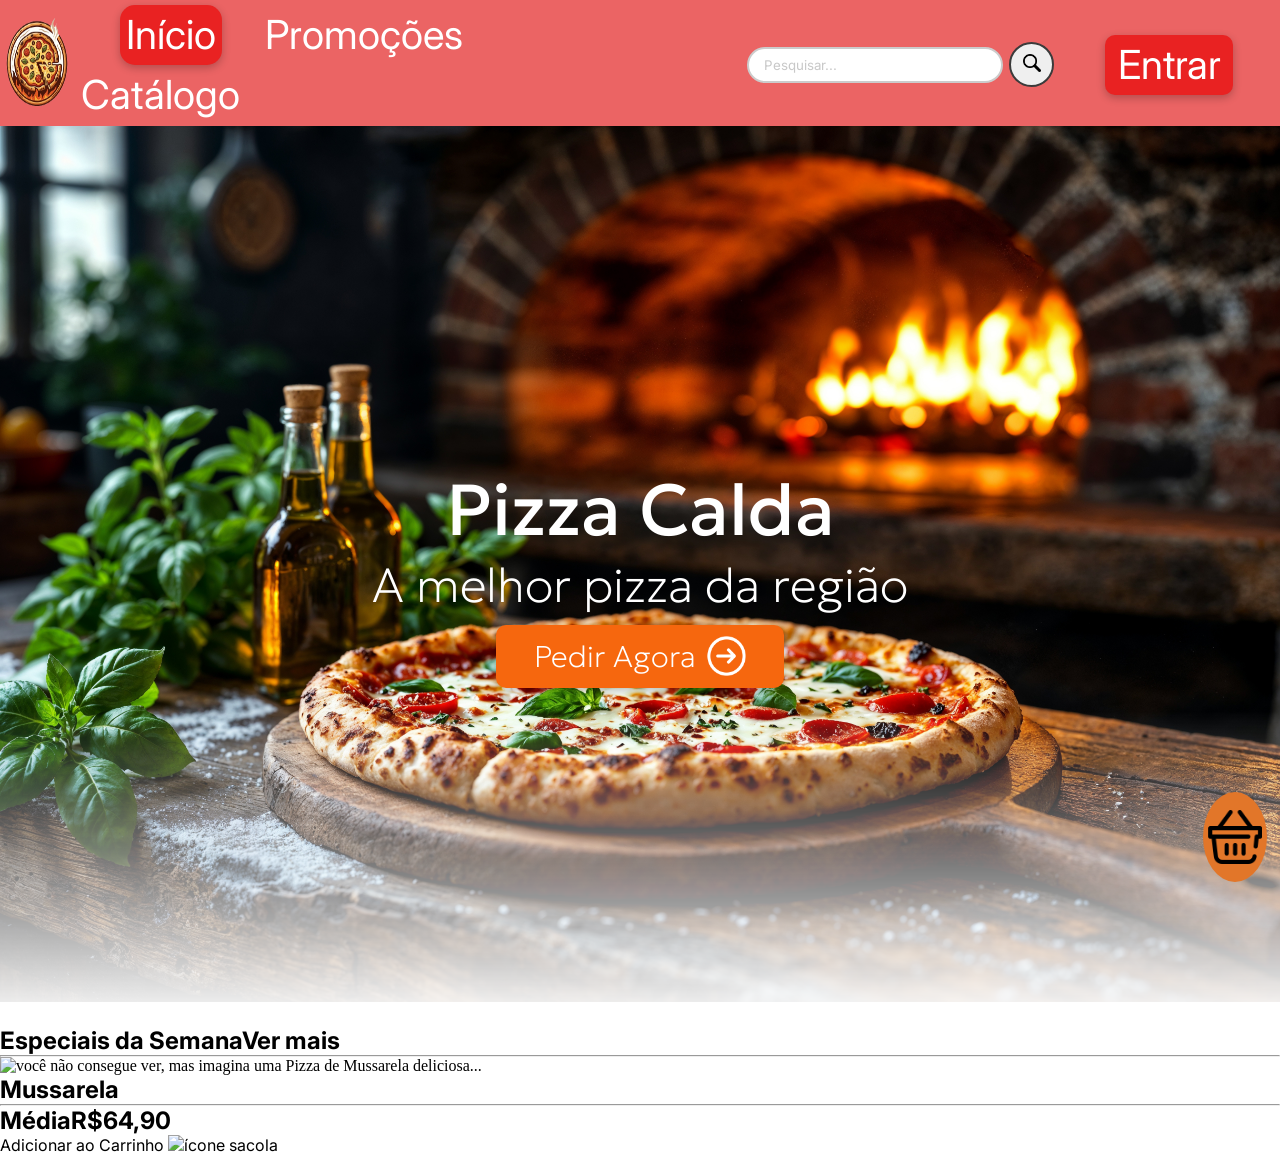
==== index.html @ 29205fd2 "Update index.html atualização do index.html" ====
<!DOCTYPE html>
<html lang="en">

<head>
    <meta charset="UTF-8">
    <meta name="viewport" content="width=device-width, initial-scale=1.0">
    <link rel="stylesheet" href="style.css">
    <link rel="preconnect" href="https://fonts.googleapis.com">
    <link rel="preconnect" href="https://fonts.gstatic.com" crossorigin>
    <link
        href="https://fonts.googleapis.com/css2?family=Geologica:wght,CRSV@100..900,0&family=IM+Fell+DW+Pica:ital@0;1&family=Inter:ital,opsz,wght@0,14..32,100..900;1,14..32,100..900&display=swap"
        rel="stylesheet">
    <title>Pizza Calda</title>
</head>

<body>
    <header>
        <!-- DIV com Logo da Pizza Calda -->
        <div>
            <img src="imgs/LogoPizzaCalda.png" alt="Logo Pizza Calda">
        </div>

        <!-- DIV com os Botões -->
        <div id="botoes">
            <div>
                <a href="" class="font-inter">Início</a>
            </div>
            <div>
                <a href="" class="font-inter">Promoções</a>
            </div>
            <div>
                <a href="" class="font-inter">Catálogo</a>
            </div>
        </div>

        <!-- Search Bar -->
        <div id="SearchBar">
            <input type="search" name="" id="BarraDePesquisa" placeholder="Pesquisar..." class="font-inter">
            <button type="submit" id="Enviar"><img src="imgs/magnifying-glass.png" alt="" id="Lupa"></button>

        </div>

        <!-- Botão de Entrar -->
        <div id="enter">
            <a href="" class="font-inter" id="entrar">Entrar</a>
        </div>

        <!-- Login Box -->
        <div id="loginbox" class="loginbox">
            <form class="font-inter">
                <label for="mail">Usuário</label>
                <input name="mail" id="mail" type="email" placeholder="Seu nome de Usuário">

                <label for="pass">Senha</label>
                <input type="password" id="pass" name="pass" placeholder="Sua senha">

                <input type="submit" value="Entrar" id="submeter">

                <a href="">Esqueci minha senha</a>
                <a href=""><span>Não está registrado?</span> Crie uma conta</a>
            </form>
        </div>

    </header>
    <main id="main1">
        <div id="inside-main">
            <h3 class="font-geologica">Pizza Calda</h3>
            <p class="font-geologica">A melhor pizza da região</p>
            <div id="pedir-agora">
                <a href="" class="font-geologica">
                    Pedir Agora
                    <img src="imgs/arrow.png" alt="help a seta não aparece (Easter Egg)" class="icone">
                </a>
            </div>
        </div>
    </main>
    <section class="especiais_small">
        <h1 class="font-inter">Especiais da Semana<a href="">Ver mais</a></h1>
        <hr>
        <div class="especiais_options">
            <div class="a_opcao">
                <div class="pizza_foto_container">
                    <img src="imgs/PizzaMussarela.png" class="foto_pizza" alt="você não consegue ver, mas imagina uma Pizza de Mussarela deliciosa...">
                </div>
                <h1 class="nome_pizza font-inter">Mussarela</h1>
                <hr class="linha_vermelha_pequena">
                <h1 class="tamanho_e_preco_pizza font-inter">Média<span>R$64,90</span></h1>
                <div class="button_adicionar_carrinho">
                    <a href="" class="font-inter" id="add_carrinho">Adicionar ao Carrinho <img src="imgs/sacola.png" alt="ícone sacola" class="icone"></a>
                </div>
            </div>
            <div class="a_opcao">
                
            </div>
            <div class="a_opcao">
                
            </div>
            <div class="a_opcao">
                
            </div>
            <div class="a_opcao">
                
            </div>
        </div>
    </section>

    

    <a href="#CarrinhoDeCompras">
        <div id="carrinho"></div>
    </a>

    <section id="CarrinhoDeCompras">
        <div>
            <img src="imgs/" alt="">
        </div>

        
    </section>

    <script src="script.js"></script>
</body>

</html>
---- style.css ----
* {
    box-sizing: border-box;
    margin: 0;
    padding: 0;
}

a {
    text-decoration: none;
    color: inherit;
}

.font-inter {
    font-family: "Inter", sans-serif;
}

.font-geologica {
    font-family: "Geologica", sans-serif;
}

.font-im-fell-dw-pica {
    font-family: "IM Fell DW Pica", serif;
}

header {
    position: relative;
    height: 14vh;
    background-color: #EB6464;
    display: grid;
    grid-template-columns: 6vw 40vw 40vw 14vw;
    align-items: center;
    padding: 0.5vh;

    img {
        width: 5vw;
        height: 10vh;
    }

    a {
        color: white;
        font-size: 2.5rem;
    }

    #botoes {
        div {
            display: inline-flex;
            margin-right: 3vw;
            transition: 1s ease-out;
            line-height: 1.5;
            border-radius: 15px;
        }

        div:first-of-type {
            background-color: #E92222;
            margin-right: 3vw;
            margin-left: 3vw;
            padding: 0 0.5vw 0 0.5vw;
            justify-content: center;
            border-radius: 15px;
            box-shadow: rgba(0, 0, 0, 0.24) 0px 3px 8px;
            line-height: 1.5;
        }

        div:hover {
            background-color: #E92222;
            margin-right: 3vw;
            padding: 0 0.5vw 0 0.5vw;
            justify-content: center;
            border-radius: 15px;
            box-shadow: rgba(0, 0, 0, 0.24) 0px 3px 8px;
            transition: 0.5s ease-in;
            line-height: 1.5;
        }
    }


    #SearchBar {
        height: 9vh;
        display: grid;
        align-items: center;
        grid-template-rows: 1;
        grid-template-columns: 20% 60% 20%;
        


        #Lupa{
            height: 2vh;
            width: 2vh;
        }
        #BarraDePesquisa {
            width: 20vw;
            height: 4vh;
            border-radius: 30px;
            border-style: solid;
            grid-column: 2;
            justify-self: right;
            padding: 15px;
            outline: #CCCCCC;
            border-width: 2px;
            border-color: #CCCCCC;
            outline-width: 2px;
        }
        #BarraDePesquisa::placeholder {
            opacity: 0.4;
            
        }


        button {
            width: 5vh;
            height: 5vh;
            border-radius: 100%;
            border-style: solid;
            transition: 1s;
            grid-column: 3;
            margin-left: 0.5vw;
            border-width: 2px;
            border-color: #3b3b3b;
        }

        button:hover {
            background-color: rgb(180, 180, 180);
            transition: 0.5s;
            cursor: pointer;
        }
    }

    #enter {
        display: flex;
        background-color: #E92222;
        width: 10vw;
        justify-content: center;
        border-radius: 10px;
        box-shadow: rgba(0, 0, 0, 0.24) 0px 3px 8px;
        align-items: center;
        gap: 10px;
        line-height: 1.5;
        }
    }

    #down {
        
    }

    #loginbox {
        position: absolute;
        width: 14vw;
        height: 30vh;
        z-index: 2;
        background-color: white;
        right: 1vw;
        transition: 0.5s;
        border-radius: 10px;
        background-color: #EB6464;
        padding: 1vw;
        background-image: 
            linear-gradient(rgba(235, 100, 100, 0.9), rgba(235, 100, 100, 0.9)),
            url('imgs/LogoPizzaCalda.png');
        background-repeat: no-repeat;
        background-size: cover;
        background-position: center;

        label {
            display: block;
            font-size: 1.4em;
            height: 3.5vh;
            color: white;
        }

        input:not([type=submit]) {
            width: 100%;
            height: 2.5vh;
            border-radius: 4px;
            padding: 10px;
            border: none;
            box-shadow: rgba(0, 0, 0, 0.15) 1.95px 1.95px 2.6px;
            outline: none;
        }
        input:focus{
            border: none;
        }

        input[type=submit]{
            margin-top: 2vh;
            cursor: pointer;
            display: flex;
            background-color: #E82323;
            border-radius: 10px;
            width: 100%;
            height: 3vh;
            border: none;
            color: white;
            font-size: 1.25em;
            box-shadow: rgba(0, 0, 0, 0.15) 1.95px 1.95px 2.6px;
            
        }
        input[type=submit]:hover{
            background-color: #cc1c1c;
        }

        a{
            font-size: 0.8em;
            text-align: center;
            display: block;
            margin-top: 2%;
        }
        a:hover {
            color: rgb(216, 216, 216);
        }

        span{
            color: rgb(233, 233, 233);
        }
    }

    .loginbox { top: -800vw;}

.descer {
    top: 16vh;
}


.banner {
    width: 100%;
    margin: 0;
    padding: 0;
    -webkit-mask-image: linear-gradient(to bottom, black 65%, transparent 100%);
    mask-image: linear-gradient(to bottom, black 65%, transparent 100%);
}

#inside-main {
    color: white;
    text-align: center;

    h3 {
        font-size: 72px;
        font-weight: 400;
    }

    p {
        font-size: 48px;
        font-weight: 100;
    }

    #pedir-agora {
        display: flex;
        background-color: #F6670E;
        width: 32vh;
        justify-content: center;
        border-radius: 10px;
        box-shadow: rgba(0, 0, 0, 0.24) 0px 3px 8px;
        margin-inline: auto;
        height: 7vh;
        text-align: center;
        margin-top: 10px;
        
        a {
            font-size: 30px;
            margin: auto;
            display: flex;
            align-items: center;
            gap: 10px;
            font-weight: 100;
        }

    }
    .icone {
        width: 40px;
        margin: auto;
        text-align: center;
        height: 40px;
        transition: width 2s ease-in-out; /* preciso de ajuda para animar a seta para mover para frente ao passar o mouse. transição atual é um placeholder */
    }

    .icone:hover {
        transition: width 2s ease-in-out; /* preciso de ajuda para animar a seta para mover para frente ao passar o mouse. transição atual é um placeholder */
        width: 100px;
        
    }
}

#main1 {
    display: flex;
    justify-content: center;
    align-items: center;
    background-image: url("imgs/FornoALenha.jpg");
    background-size: 100%;
    background-repeat: no-repeat;
    -webkit-mask-image: linear-gradient(to bottom, black 65%, transparent 100%);
    mask-image: linear-gradient(to bottom, black 65%, transparent 100%);
    height: 100vh;
}   

input[type="text"]:focus {
    outline: none;
}

#carrinho{
    position: fixed;
    background-color: #e27629;
    height: 10vh;
    width: 5vw;
    right: 1vw;
    bottom: 2vh;
    border-radius: 100%;
    background-image: url(imgs/shopping-cart.png);
    background-repeat: no-repeat;   
    background-size: 6vh;
    background-position: center;   
    transition: 0.3s    ease-out;
}
#carrinho:hover{
    height: 12vh;
    width: 6vw;
    transition: 0.2s ease;
    background-size: 8vh;
    cursor: pointer;
}
#CarrinhoDeCompras{
background-color: #fbcaca;
height: 100vh;
width: 15vw;
position: fixed;
right: -15vw;
bottom: 0;
z-index: 100;

}

#CarrinhoDeCompras:target{
    right: 0;
    transition: 0.5s;
}
:u
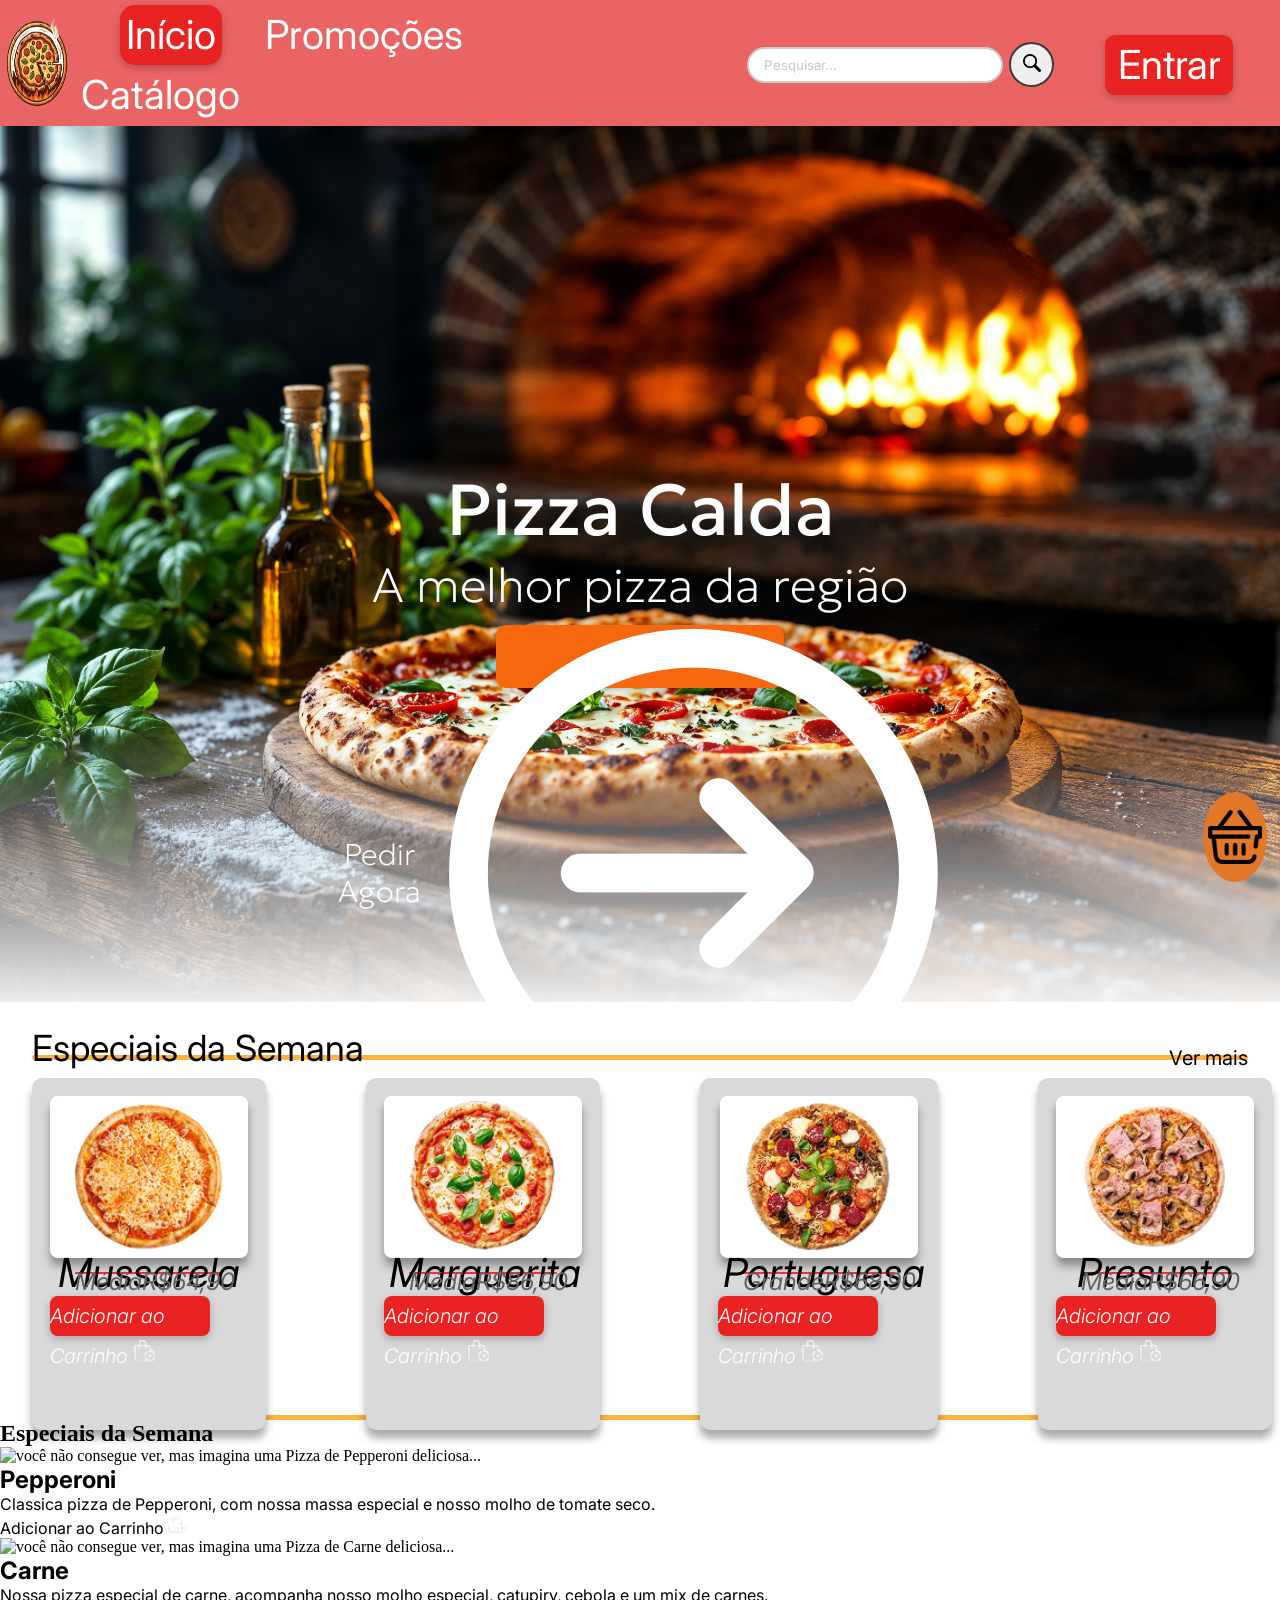
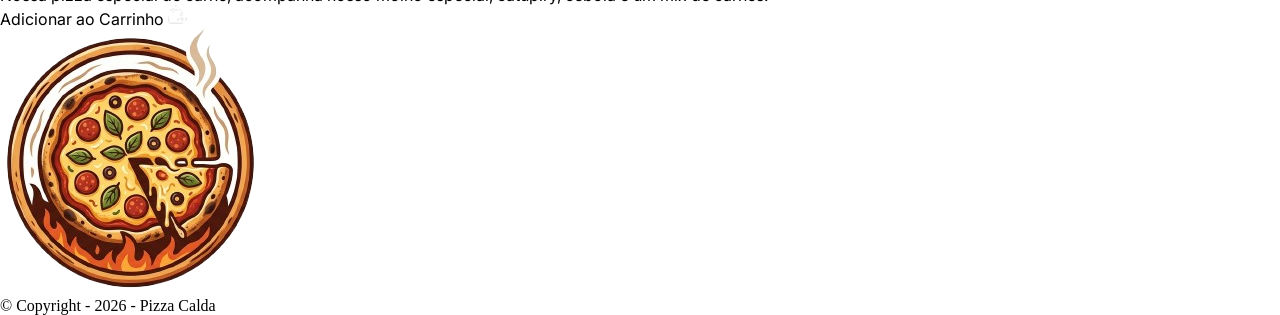
==== commit f0a39025: "Atualização do index.html ta, a gente fez muita coisa hoje, e aqui está!" ====
--- a/index.html
+++ b/index.html
@@ -10,6 +10,11 @@
     <link
         href="https://fonts.googleapis.com/css2?family=Geologica:wght,CRSV@100..900,0&family=IM+Fell+DW+Pica:ital@0;1&family=Inter:ital,opsz,wght@0,14..32,100..900;1,14..32,100..900&display=swap"
         rel="stylesheet">
+    <link rel="preconnect" href="https://fonts.googleapis.com">
+    <link rel="preconnect" href="https://fonts.gstatic.com" crossorigin>
+    <link
+        href="https://fonts.googleapis.com/css2?family=Inter:ital,opsz,wght@0,14..32,100..900;1,14..32,100..900&display=swap"
+        rel="stylesheet">
     <title>Pizza Calda</title>
 </head>
 
@@ -48,8 +53,8 @@
         <!-- Login Box -->
         <div id="loginbox" class="loginbox">
             <form class="font-inter">
-                <label for="mail">Usuário</label>
-                <input name="mail" id="mail" type="email" placeholder="Seu nome de Usuário">
+                <label for="mail">Email</label>
+                <input name="mail" id="mail" type="email" placeholder="Seu email">
 
                 <label for="pass">Senha</label>
                 <input type="password" id="pass" name="pass" placeholder="Sua senha">
@@ -57,7 +62,34 @@
                 <input type="submit" value="Entrar" id="submeter">
 
                 <a href="">Esqueci minha senha</a>
-                <a href=""><span>Não está registrado?</span> Crie uma conta</a>
+                <a id="reg" href=""><span>Não está registrado?</span> Crie uma conta</a>
+            </form>
+        </div>
+
+        <!-- Register Box -->
+        <div id="register" class="register">
+            <form class="font-inter">
+                <label for="mail">Email</label>
+                <input name="mail" id="mail" type="email" placeholder="Seu email">
+
+                <label for="pass">Senha</label>
+                <input type="password" id="pass" name="pass" placeholder="Sua senha">
+
+                <label for="cpf">CPF</label>
+                <input name="cpf" id="cpf" type="text" placeholder="Seu CPF" oninput="maskCpf()">
+
+                <label for="tel">Telefone</label>
+                <input name="tel" id="tel" type="tel" placeholder="Seu telefone" oninput="maskTel()">
+
+                <label for="end">Endereço</label>
+                <input name="end" id="end" type="text" placeholder="Seu endereço">
+
+                <label for="cep">Cep</label>
+                <input name="cep" id="cep" type="text" placeholder="Seu CEP" oninput="maskCep()">
+
+                <input type="submit" value="Entrar" id="submeter">
+
+                <a id="login" href=""><span>Já possui conta?</span> Logar</a>
             </form>
         </div>
 
@@ -69,7 +101,7 @@
             <div id="pedir-agora">
                 <a href="" class="font-geologica">
                     Pedir Agora
-                    <img src="imgs/arrow.png" alt="help a seta não aparece (Easter Egg)" class="icone">
+                    <img src="imgs/arrow.png" alt="help a seta não aparece (Easter Egg)" class="icone_two">
                 </a>
             </div>
         </div>
@@ -80,42 +112,127 @@
         <div class="especiais_options">
             <div class="a_opcao">
                 <div class="pizza_foto_container">
-                    <img src="imgs/PizzaMussarela.png" class="foto_pizza" alt="você não consegue ver, mas imagina uma Pizza de Mussarela deliciosa...">
+                    <img src="imgs/PizzaMussarela.png" class="foto_pizza"
+                        alt="você não consegue ver, mas imagina uma Pizza de Mussarela deliciosa...">
                 </div>
                 <h1 class="nome_pizza font-inter">Mussarela</h1>
                 <hr class="linha_vermelha_pequena">
                 <h1 class="tamanho_e_preco_pizza font-inter">Média<span>R$64,90</span></h1>
                 <div class="button_adicionar_carrinho">
-                    <a href="" class="font-inter" id="add_carrinho">Adicionar ao Carrinho <img src="imgs/sacola.png" alt="ícone sacola" class="icone"></a>
-                </div>
-            </div>
-            <div class="a_opcao">
-                
-            </div>
-            <div class="a_opcao">
-                
-            </div>
-            <div class="a_opcao">
-                
-            </div>
-            <div class="a_opcao">
-                
-            </div>
-        </div>
-    </section>
-
-    
+                    <a onclick="adicionarProduto('Mussarela', 64.90, 'imgs/PizzaMussarela.png')" href=""
+                        class="font-inter" id="add_carrinho">Adicionar ao Carrinho <img src="imgs/sacola.png"
+                            alt="ícone sacola" class="icone"></a>
+                </div>
+            </div>
+            <div class="a_opcao">
+                <div class="pizza_foto_container">
+                    <img src="imgs/PizzaMarguerita.png" class="foto_pizza"
+                        alt="você não consegue ver, mas imagina uma Pizza de Marguerita deliciosa...">
+                </div>
+                <h1 class="nome_pizza font-inter">Marguerita</h1>
+                <hr class="linha_vermelha_pequena">
+                <h1 class="tamanho_e_preco_pizza font-inter">Média<span>R$86,90</span></h1>
+                <div class="button_adicionar_carrinho">
+                    <a onclick="adicionarProduto('Marguerita', 86.90, 'imgs/PizzaMarguerita.png')" href="" class="font-inter" id="add_carrinho">Adicionar ao Carrinho <img src="imgs/sacola.png"
+                            alt="ícone sacola" class="icone"></a>
+                </div>
+            </div>
+            <div class="a_opcao">
+                <div class="pizza_foto_container">
+                    <img src="imgs/PizzaPortuguesa.png" class="foto_pizza"
+                        alt="você não consegue ver, mas imagina uma Pizza de Portuguesa deliciosa...">
+                </div>
+                <h1 class="nome_pizza font-inter">Portuguesa</h1>
+                <hr class="linha_vermelha_pequena">
+                <h1 class="tamanho_e_preco_pizza font-inter">Grande<span>R$68,90</span></h1>
+                <div class="button_adicionar_carrinho">
+                    <a onclick="adicionarProduto('Portuguesa', 68.90, 'imgs/PizzaPortuguesa.png')" href="" class="font-inter" id="add_carrinho">Adicionar ao Carrinho <img src="imgs/sacola.png"
+                            alt="ícone sacola" class="icone"></a>
+                </div>
+            </div>
+            <div class="a_opcao">
+                <div class="pizza_foto_container">
+                    <img src="imgs/PizzaPresunto.png" class="foto_pizza"
+                        alt="você não consegue ver, mas imagina uma Pizza de Presunto deliciosa...">
+                </div>
+                <h1 class="nome_pizza font-inter">Presunto</h1>
+                <hr class="linha_vermelha_pequena">
+                <h1 class="tamanho_e_preco_pizza font-inter">Média<span>R$66,90</span></h1>
+                <div class="button_adicionar_carrinho">
+                    <a onclick="adicionarProduto('Presunto', 66.90, 'imgs/PizzaPresunto.png')" href="" class="font-inter" id="add_carrinho">Adicionar ao Carrinho <img src="imgs/sacola.png"
+                            alt="ícone sacola" class="icone"></a>
+                </div>
+            </div>
+            <div class="a_opcao">
+                <div class="pizza_foto_container">
+                    <img src="imgs/PizzaFrango.png" class="foto_pizza"
+                        alt="você não consegue ver, mas imagina uma Pizza de Frango deliciosa...">
+                </div>
+                <h1 class="nome_pizza font-inter">Frango</h1>
+                <hr class="linha_vermelha_pequena">
+                <h1 class="tamanho_e_preco_pizza font-inter">Média<span>R$45,90</span></h1>
+                <div class="button_adicionar_carrinho">
+                    <a onclick="adicionarProduto('Frango', 45.90, 'imgs/PizzaFrango.png')" href="" class="font-inter" id="add_carrinho">Adicionar ao Carrinho <img src="imgs/sacola.png"
+                            alt="ícone sacola" class="icone"></a>
+                </div>
+            </div>
+        </div>
+        <hr id="linha_baixo">
+    </section>
+    <section id="especiais_da_semana">
+        <h1 class="font-im-fell-dw-pica center_screen">Especiais da Semana <!-- do 𝓛𝓾𝓼𝓽𝓸𝓼𝓲𝓷𝓲 --></h1>
+        <div class="especiais_do_lustosini">
+            <div class="option_lustosini">
+                <div class="pizza_foto_container">
+                    <img src="imgs/PizzaPepperoni.png" class="foto_pizza"
+                        alt="você não consegue ver, mas imagina uma Pizza de Pepperoni deliciosa...">
+                </div>
+                <div class="thing_idk_name">
+                    <h1 class="nome_pizza font-inter">Pepperoni</h1>
+                    <p class="descricao_pizza font-inter">Classica pizza de Pepperoni, com nossa massa especial e nosso
+                        molho de tomate seco.</p>
+                    <div class="button_adicionar_carrinho">
+                        <a href="" class="font-inter" id="add_carrinho">Adicionar ao Carrinho <img src="imgs/sacola.png"
+                                alt="ícone sacola" class="icone"></a>
+                    </div>
+                </div>
+            </div>
+            <div class="option_lustosini">
+                <div class="pizza_foto_container">
+                    <img src="imgs/PizzaCarne.png" class="foto_pizza"
+                        alt="você não consegue ver, mas imagina uma Pizza de Carne deliciosa...">
+                </div>
+                <div class="thing_idk_name">
+                    <h1 class="nome_pizza font-inter">Carne</h1>
+                    <p class="descricao_pizza font-inter">Nossa pizza especial de carne, acompanha nosso molho especial, catupiry, cebola e um mix de carnes.</p>
+                    <div class="button_adicionar_carrinho">
+                        <a href="" class="font-inter" id="add_carrinho">Adicionar ao Carrinho <img src="imgs/sacola.png"
+                                alt="ícone sacola" class="icone"></a>
+                    </div>
+                </div>
+            </div>
+        </div>
+    </section>
+    <footer>
+        <img src="imgs/LogoPizzaCalda.png" id="logo_footer">
+        <p id="copyright" class="font-im-fell-dw-pica">© Copyright - 2026 - Pizza Calda</p>
+    </footer>
 
     <a href="#CarrinhoDeCompras">
         <div id="carrinho"></div>
     </a>
 
     <section id="CarrinhoDeCompras">
-        <div>
-            <img src="imgs/" alt="">
-        </div>
-
-        
+        <a href="#nowhere">
+            <img src="imgs/close.png" alt="" id="Fechar"></a>
+        <p id="seila">Meu Carrinho</p>
+        <div id="carCom">
+
+        </div>
+        <p id="total"></p>
+    </section>
+
+
     </section>
 
     <script src="script.js"></script>
--- a/style.css
+++ b/style.css
@@ -135,10 +135,6 @@
         gap: 10px;
         line-height: 1.5;
         }
-    }
-
-    #down {
-        
     }
 
     #loginbox {
@@ -330,5 +326,106 @@
     right: 0;
     transition: 0.5s;
 }
-:u
-
+
+.especiais_small {
+    h1 {
+        font-weight: 400;
+        display: flex;
+        justify-content: space-between;
+        align-items: center;
+        width: 95%;
+        margin-left: 2.5%;
+        font-size: 36px;
+    }
+    hr {
+        width: 95%;
+        margin: auto;
+        height: 5px;
+        color: #FEB33C;
+        background-color: #FEB33C;
+        border-radius: 5px;
+        border-style: none;
+        margin-top: -15px;
+    }
+    a {
+        font-size: 20px;
+        margin-top: 20px;
+    }
+    .especiais_options {
+        padding-top: 2vh;
+        width: 95%;
+        margin: auto;
+        display: grid;
+        grid-template-columns: repeat(5, 1fr);
+        grid-template-rows: 352px;
+        grid-column-gap: 100px;
+        grid-row-gap: 0px;
+    }
+
+    .a_opcao {
+        background-color: #D9D9D9;
+        border-radius: 10px;
+        padding:2vh;
+        box-shadow: rgba(0, 0, 0, 0.35) 0px 8px 8px;
+    }
+
+    .pizza_foto_container {
+        width: 22vh;
+        background-color: white;
+        margin: auto;
+        display: flex;
+        justify-content: center;
+        height: 18vh;
+        border-radius: 8px;
+        box-shadow: rgba(0, 0, 0, 0.35) 0px 8px 8px;
+        .foto_pizza {
+            margin: 5px;
+        }
+    }
+    .nome_pizza {
+        font-style: italic;
+        font-size: 40px;
+        text-align: center;
+        display: inline-block;
+        margin-top: -10px;
+    }
+    .linha_vermelha_pequena {
+        width: 75%;
+        margin: auto;
+        height: 2px;
+        color: #FF2A2A;
+        background-color: #FF2A2A;
+        border-radius: 2px;
+        border-style: none;
+        margin-top: -25px;
+    }
+    .tamanho_e_preco_pizza {
+        font-style: italic;
+        font-size: 24px; 
+        color: #636363;
+        width: 75%;
+        margin: auto;
+        margin-top: -7px;
+    }
+    .button_adicionar_carrinho {
+        display: flex;
+        background-color: #E92222;
+        color: white;
+        font-style: italic;
+        font-weight: 300;
+        width: 12.5vw;
+        justify-content: center;
+        border-radius: 8px;
+        box-shadow: rgba(0, 0, 0, 0.24) 0px 3px 8px;
+        align-items: center;
+        gap: 10px;
+        line-height: 2;
+        a {
+            margin: auto;
+            height: 40px;
+            img {
+                height: 24px;
+            }
+        }
+    }
+}
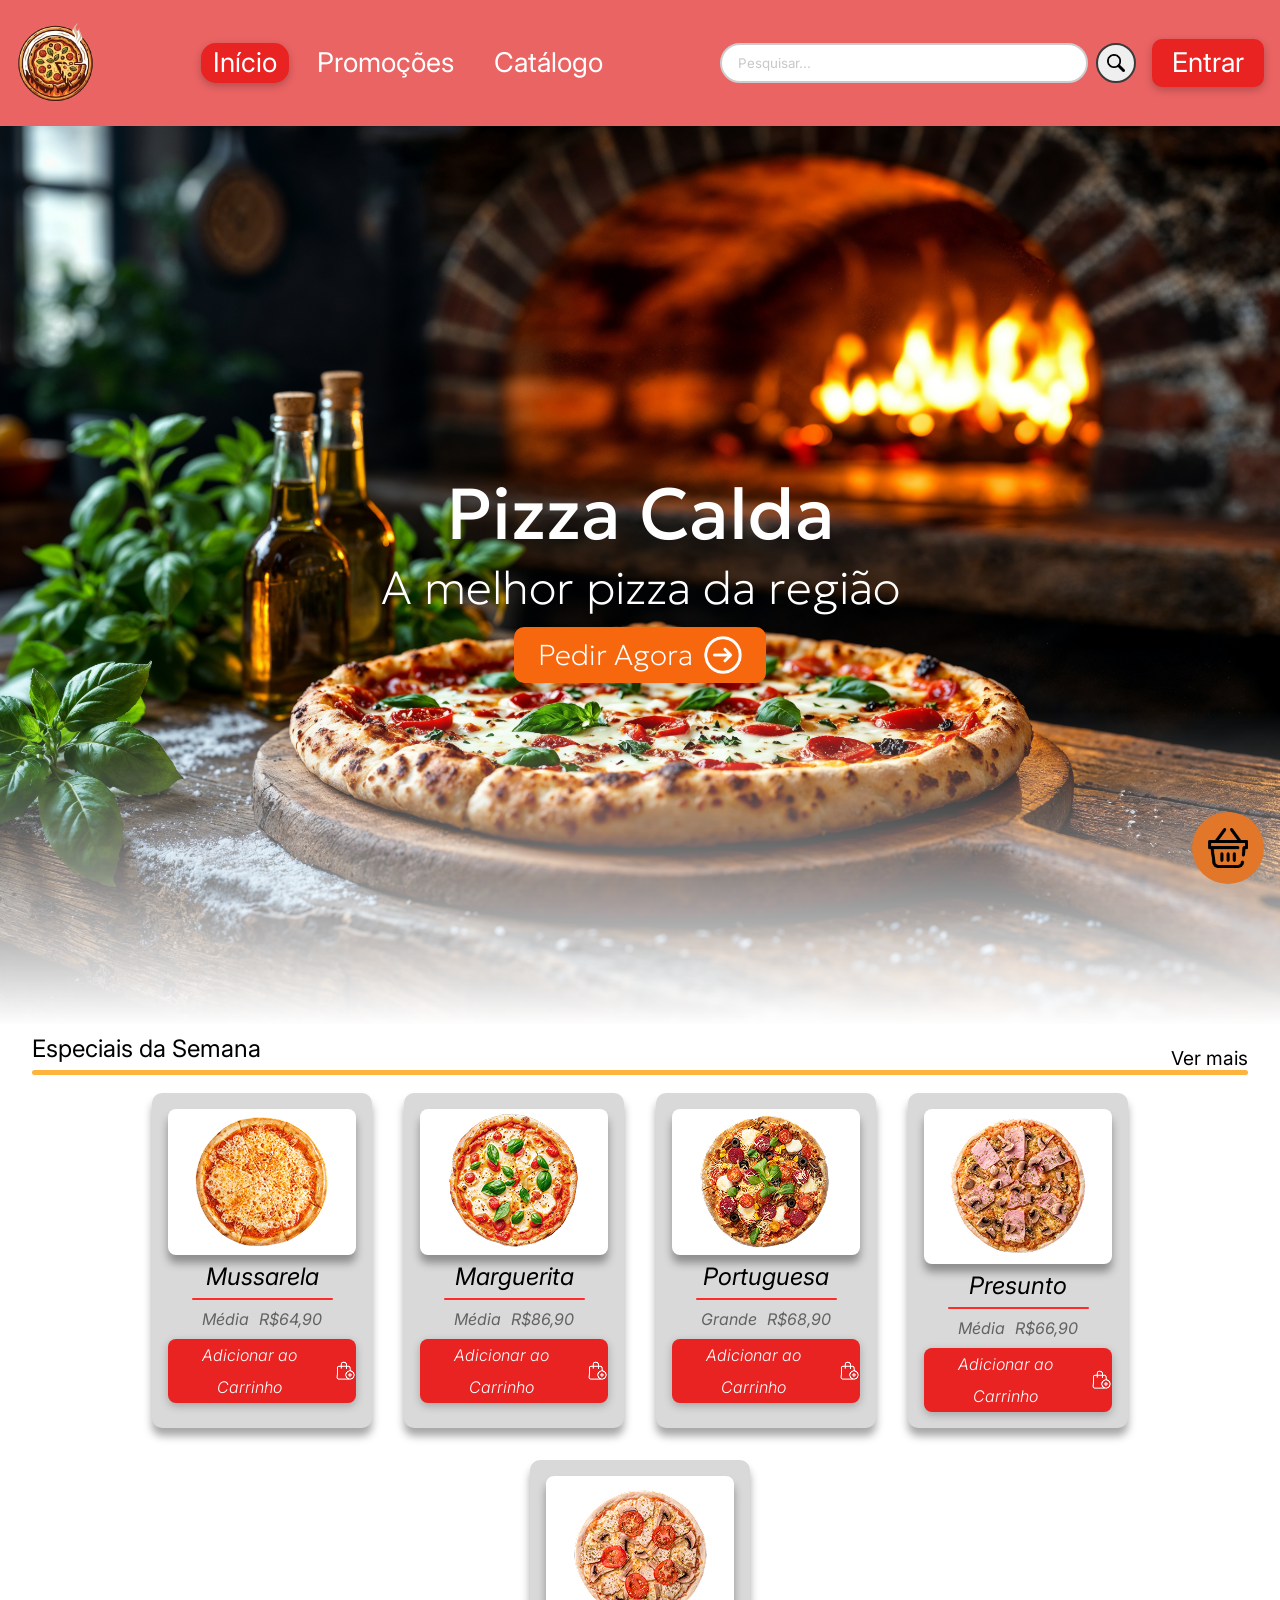
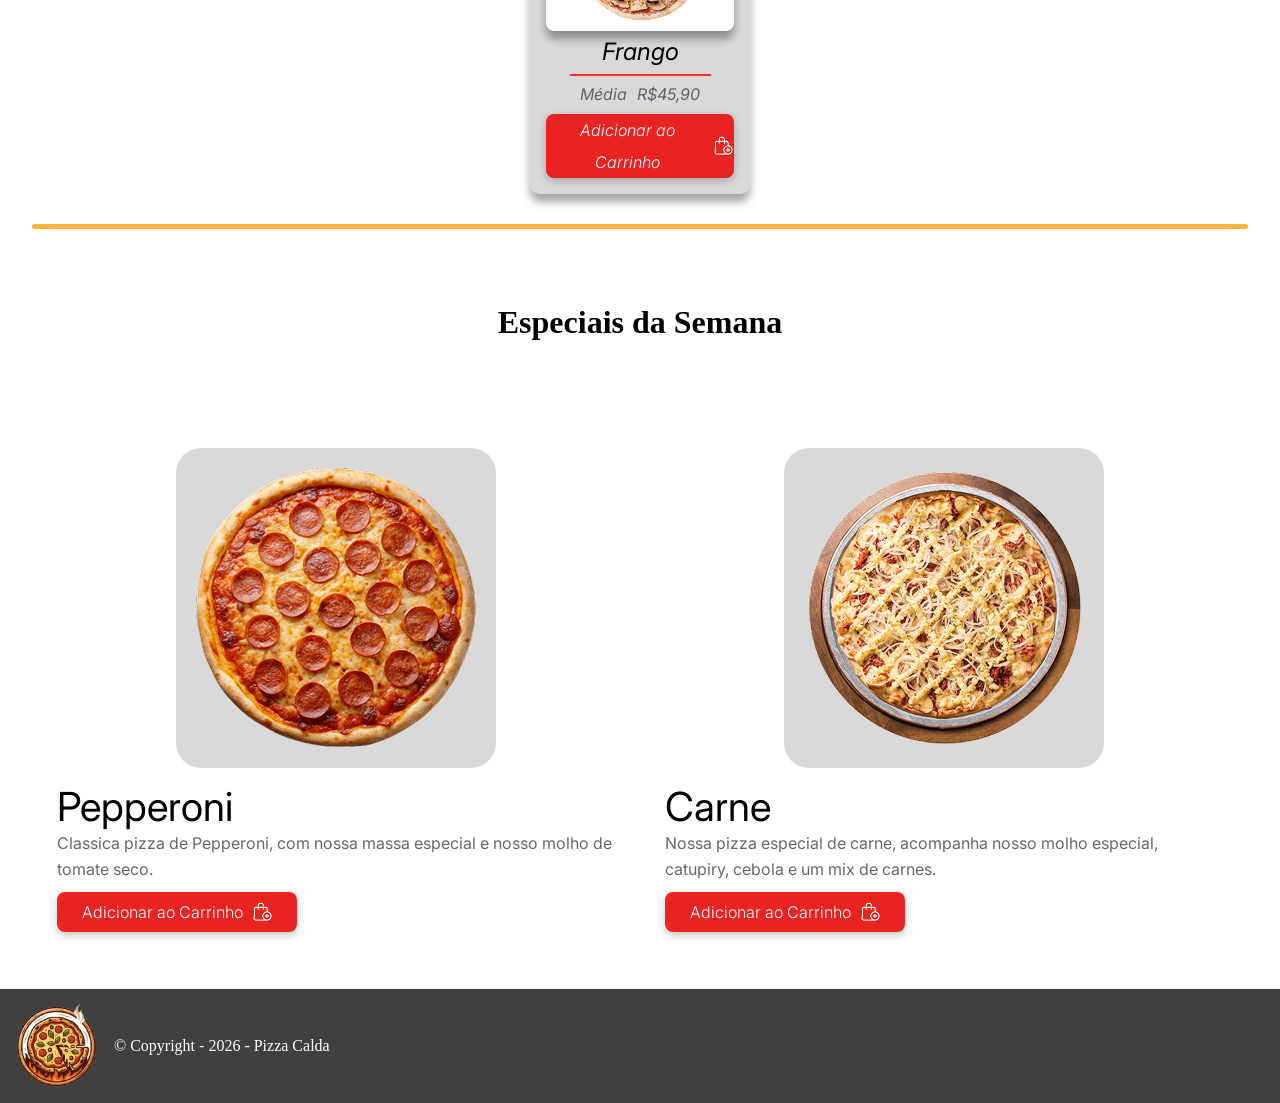
==== commit 59dfd9d9: "Add files via upload" ====
--- a/index.html
+++ b/index.html
@@ -31,7 +31,7 @@
                 <a href="" class="font-inter">Início</a>
             </div>
             <div>
-                <a href="" class="font-inter">Promoções</a>
+                <a href="#especiais_da_semana" class="font-inter">Promoções</a>
             </div>
             <div>
                 <a href="" class="font-inter">Catálogo</a>
@@ -52,46 +52,54 @@
 
         <!-- Login Box -->
         <div id="loginbox" class="loginbox">
-            <form class="font-inter">
-                <label for="mail">Email</label>
-                <input name="mail" id="mail" type="email" placeholder="Seu email">
-
-                <label for="pass">Senha</label>
-                <input type="password" id="pass" name="pass" placeholder="Sua senha">
-
-                <input type="submit" value="Entrar" id="submeter">
-
+            <form class="font-inter" id="loginForm">
+        
+                <label for="loginMail">Email</label>
+                <input name="mail" id="loginMail" type="email" placeholder="Seu email" required>
+        
+                <label for="loginPass">Senha</label>
+                <input type="password" id="loginPass" name="pass" placeholder="Sua senha" required>
+        
+                <input type="submit" value="Entrar" id="loginSubmit">
+        
                 <a href="">Esqueci minha senha</a>
-                <a id="reg" href=""><span>Não está registrado?</span> Crie uma conta</a>
+        
+                <a id="reg" href="">
+                    <span>Não está registrado?</span> Crie uma conta
+                </a>
+        
             </form>
         </div>
 
         <!-- Register Box -->
         <div id="register" class="register">
-            <form class="font-inter">
-                <label for="mail">Email</label>
-                <input name="mail" id="mail" type="email" placeholder="Seu email">
-
-                <label for="pass">Senha</label>
-                <input type="password" id="pass" name="pass" placeholder="Sua senha">
-
+            <form class="font-inter" id="registerForm">
+                <label for="registerMail">Email</label>
+                <input name="mail" id="registerMail" type="email" placeholder="Seu email" required>
+        
+                <label for="registerPass">Senha</label>
+                <input type="password" id="registerPass" name="pass" placeholder="Sua senha" required>
+        
                 <label for="cpf">CPF</label>
-                <input name="cpf" id="cpf" type="text" placeholder="Seu CPF" oninput="maskCpf()">
-
+                <input name="cpf" id="cpf" type="text" placeholder="Seu CPF" oninput="maskCpf()" required>
+        
                 <label for="tel">Telefone</label>
-                <input name="tel" id="tel" type="tel" placeholder="Seu telefone" oninput="maskTel()">
-
+                <input name="tel" id="tel" type="tel" placeholder="Seu telefone" oninput="maskTel()" required >
+         
                 <label for="end">Endereço</label>
-                <input name="end" id="end" type="text" placeholder="Seu endereço">
-
+                <input name="end" id="end" type="text" placeholder="Seu endereço" required>
+        
                 <label for="cep">Cep</label>
-                <input name="cep" id="cep" type="text" placeholder="Seu CEP" oninput="maskCep()">
-
-                <input type="submit" value="Entrar" id="submeter">
-
-                <a id="login" href=""><span>Já possui conta?</span> Logar</a>
+                <input name="cep" id="cep" type="text" placeholder="Seu CEP" oninput="maskCep()" required>
+        
+                <input type="submit" value="Cadastrar" id="registerSubmit">
+        
+                <a id="login" href="">
+                    <span>Já possui conta?</span> Logar
+                </a>
             </form>
         </div>
+        
 
     </header>
     <main id="main1">
@@ -99,14 +107,14 @@
             <h3 class="font-geologica">Pizza Calda</h3>
             <p class="font-geologica">A melhor pizza da região</p>
             <div id="pedir-agora">
-                <a href="" class="font-geologica">
+                <a href="#especial1" class="font-geologica">
                     Pedir Agora
                     <img src="imgs/arrow.png" alt="help a seta não aparece (Easter Egg)" class="icone_two">
                 </a>
             </div>
         </div>
     </main>
-    <section class="especiais_small">
+    <section class="especiais_small" id="especial1">
         <h1 class="font-inter">Especiais da Semana<a href="">Ver mais</a></h1>
         <hr>
         <div class="especiais_options">
@@ -119,8 +127,8 @@
                 <hr class="linha_vermelha_pequena">
                 <h1 class="tamanho_e_preco_pizza font-inter">Média<span>R$64,90</span></h1>
                 <div class="button_adicionar_carrinho">
-                    <a onclick="adicionarProduto('Mussarela', 64.90, 'imgs/PizzaMussarela.png')" href=""
-                        class="font-inter" id="add_carrinho">Adicionar ao Carrinho <img src="imgs/sacola.png"
+                    <a onclick="adicionarProduto('Mussarela', 64.90, 'imgs/PizzaMussarela.png', 1, `Médio`)"
+                        href="" class="font-inter" id="add_carrinho">Adicionar ao Carrinho <img src="imgs/sacola.png"
                             alt="ícone sacola" class="icone"></a>
                 </div>
             </div>
@@ -133,7 +141,8 @@
                 <hr class="linha_vermelha_pequena">
                 <h1 class="tamanho_e_preco_pizza font-inter">Média<span>R$86,90</span></h1>
                 <div class="button_adicionar_carrinho">
-                    <a onclick="adicionarProduto('Marguerita', 86.90, 'imgs/PizzaMarguerita.png')" href="" class="font-inter" id="add_carrinho">Adicionar ao Carrinho <img src="imgs/sacola.png"
+                    <a onclick="adicionarProduto('Marguerita', 86.90, 'imgs/PizzaMarguerita.png', 2, `Médio`)"
+                        href="" class="font-inter" id="add_carrinho">Adicionar ao Carrinho <img src="imgs/sacola.png"
                             alt="ícone sacola" class="icone"></a>
                 </div>
             </div>
@@ -146,7 +155,8 @@
                 <hr class="linha_vermelha_pequena">
                 <h1 class="tamanho_e_preco_pizza font-inter">Grande<span>R$68,90</span></h1>
                 <div class="button_adicionar_carrinho">
-                    <a onclick="adicionarProduto('Portuguesa', 68.90, 'imgs/PizzaPortuguesa.png')" href="" class="font-inter" id="add_carrinho">Adicionar ao Carrinho <img src="imgs/sacola.png"
+                    <a onclick="adicionarProduto('Portuguesa', 68.90, 'imgs/PizzaPortuguesa.png', 3, `Grande`)"
+                        href="" class="font-inter" id="add_carrinho">Adicionar ao Carrinho <img src="imgs/sacola.png"
                             alt="ícone sacola" class="icone"></a>
                 </div>
             </div>
@@ -159,7 +169,8 @@
                 <hr class="linha_vermelha_pequena">
                 <h1 class="tamanho_e_preco_pizza font-inter">Média<span>R$66,90</span></h1>
                 <div class="button_adicionar_carrinho">
-                    <a onclick="adicionarProduto('Presunto', 66.90, 'imgs/PizzaPresunto.png')" href="" class="font-inter" id="add_carrinho">Adicionar ao Carrinho <img src="imgs/sacola.png"
+                    <a onclick="adicionarProduto('Presunto', 66.90, 'imgs/PizzaPresunto.png', 4, `Médio`)"
+                        href="" class="font-inter" id="add_carrinho">Adicionar ao Carrinho <img src="imgs/sacola.png"
                             alt="ícone sacola" class="icone"></a>
                 </div>
             </div>
@@ -172,7 +183,8 @@
                 <hr class="linha_vermelha_pequena">
                 <h1 class="tamanho_e_preco_pizza font-inter">Média<span>R$45,90</span></h1>
                 <div class="button_adicionar_carrinho">
-                    <a onclick="adicionarProduto('Frango', 45.90, 'imgs/PizzaFrango.png')" href="" class="font-inter" id="add_carrinho">Adicionar ao Carrinho <img src="imgs/sacola.png"
+                    <a onclick="adicionarProduto('Frango', 45.90, 'imgs/PizzaFrango.png', 5, `Médio`)" href=""
+                        class="font-inter" id="add_carrinho">Adicionar ao Carrinho <img src="imgs/sacola.png"
                             alt="ícone sacola" class="icone"></a>
                 </div>
             </div>
@@ -192,8 +204,11 @@
                     <p class="descricao_pizza font-inter">Classica pizza de Pepperoni, com nossa massa especial e nosso
                         molho de tomate seco.</p>
                     <div class="button_adicionar_carrinho">
-                        <a href="" class="font-inter" id="add_carrinho">Adicionar ao Carrinho <img src="imgs/sacola.png"
-                                alt="ícone sacola" class="icone"></a>
+                        <a href="" onclick="abrirTamanho(event, 'pepperoniTamanho')" class="font-inter"
+                            id="add_carrinho">
+                            Adicionar ao Carrinho <img src="imgs/sacola.png" alt="ícone sacola" class="icone">
+                        </a>
+
                     </div>
                 </div>
             </div>
@@ -204,10 +219,12 @@
                 </div>
                 <div class="thing_idk_name">
                     <h1 class="nome_pizza font-inter">Carne</h1>
-                    <p class="descricao_pizza font-inter">Nossa pizza especial de carne, acompanha nosso molho especial, catupiry, cebola e um mix de carnes.</p>
+                    <p class="descricao_pizza font-inter">Nossa pizza especial de carne, acompanha nosso molho especial,
+                        catupiry, cebola e um mix de carnes.</p>
                     <div class="button_adicionar_carrinho">
-                        <a href="" class="font-inter" id="add_carrinho">Adicionar ao Carrinho <img src="imgs/sacola.png"
-                                alt="ícone sacola" class="icone"></a>
+                        <a href="" onclick="abrirTamanho(event, 'CarneTamanho')" class="font-inter" id="add_carrinho">
+                            Adicionar ao Carrinho <img src="imgs/sacola.png" alt="ícone sacola" class="icone">
+                        </a>
                     </div>
                 </div>
             </div>
@@ -218,18 +235,95 @@
         <p id="copyright" class="font-im-fell-dw-pica">© Copyright - 2026 - Pizza Calda</p>
     </footer>
 
+    <dialog id="pepperoniTamanho" class="tamanho-dialog font-inter" data-id="6" data-nome="Pepperoni"
+        data-imagem="imgs/PizzaPepperoni.png" aria-labelledby="pepperoniTitulo">
+        <form>
+            <h3 id="pepperoniTitulo">Escolha o tamanho</h3>
+            <p class="tamanho-subtitulo">Pizza de Pepperoni</p>
+
+            <fieldset>
+                <legend class="sr-only">Tamanho da pizza</legend>
+
+                <label class="opcao-tamanho">
+                    <input type="radio" name="tamanho" value="Pequena" data-preco="49.90" required>
+                    <span class="opcao-nome">Pequena</span>
+                    <span class="opcao-preco">R$ 49,90</span>
+                </label>
+
+                <label class="opcao-tamanho">
+                    <input type="radio" name="tamanho" value="Média" data-preco="64.90">
+                    <span class="opcao-nome">Média</span>
+                    <span class="opcao-preco">R$ 64,90</span>
+                </label>
+
+                <label class="opcao-tamanho">
+                    <input type="radio" name="tamanho" value="Grande" data-preco="79.90">
+                    <span class="opcao-nome">Grande</span>
+                    <span class="opcao-preco">R$ 79,90</span>
+                </label>
+            </fieldset>
+
+            <div class="tamanho-acoes">
+                <button type="button" class="tamanho-cancelar">Cancelar</button>
+                <button type="submit" class="tamanho-confirmar">Adicionar ao Carrinho</button>
+            </div>
+        </form>
+    </dialog>
+
+
+    <dialog id="CarneTamanho" class="tamanho-dialog font-inter" data-id="7" data-nome="Carne"
+        data-imagem="imgs/PizzaCarne.png" aria-labelledby="CarneTitulo">
+        <form>
+            <h3 id="CarneTitulo">Escolha o tamanho</h3>
+            <p class="tamanho-subtitulo">Pizza de Pepperoni</p>
+
+            <fieldset>
+                <legend class="sr-only">Tamanho da pizza</legend>
+
+                <label class="opcao-tamanho">
+                    <input type="radio" name="tamanho" value="Pequena" data-preco="49.90" required>
+                    <span class="opcao-nome">Pequena</span>
+                    <span class="opcao-preco">R$ 49,90</span>
+                </label>
+
+                <label class="opcao-tamanho">
+                    <input type="radio" name="tamanho" value="Média" data-preco="64.90">
+                    <span class="opcao-nome">Média</span>
+                    <span class="opcao-preco">R$ 64,90</span>
+                </label>
+
+                <label class="opcao-tamanho">
+                    <input type="radio" name="tamanho" value="Grande" data-preco="79.90">
+                    <span class="opcao-nome">Grande</span>
+                    <span class="opcao-preco">R$ 79,90</span>
+                </label>
+            </fieldset>
+
+            <div class="tamanho-acoes">
+                <button type="button" class="tamanho-cancelar">Cancelar</button>
+                <button type="submit" class="tamanho-confirmar">Adicionar ao Carrinho</button>
+            </div>
+        </form>
+    </dialog>
+
+
     <a href="#CarrinhoDeCompras">
         <div id="carrinho"></div>
     </a>
 
     <section id="CarrinhoDeCompras">
-        <a href="#nowhere">
-            <img src="imgs/close.png" alt="" id="Fechar"></a>
-        <p id="seila">Meu Carrinho</p>
-        <div id="carCom">
-
-        </div>
-        <p id="total"></p>
+        <a href="#nowhere"><img src="imgs/close.png" alt="Fechar" id="Fechar"></a>
+        <p id="seila">Minha Sacola</p>
+        <div id="carCom"></div>
+
+        <div id="rodape">
+            <div class="subtotal">
+                <span>Subtotal:</span>
+                <span id="total">R$0,00</span>
+            </div>
+            <button id="comprar">Comprar</button>
+            <button id="limpar">Limpar Carrinho</button>
+        </div>
     </section>
 
 
@@ -238,4 +332,4 @@
     <script src="script.js"></script>
 </body>
 
-</html>
+</html>
--- a/style.css
+++ b/style.css
@@ -4,6 +4,20 @@
     padding: 0;
 }
 
+html {
+    scroll-behavior: smooth;
+}
+
+:root {
+    /* Cart drawer width: scales with the screen, full-width on phones (see media query) */
+    --cart-w: clamp(280px, 28vw, 420px);
+}
+
+#add_carrinho {
+    display: flex;
+    align-items: center;
+}
+
 a {
     text-decoration: none;
     color: inherit;
@@ -21,29 +35,46 @@
     font-family: "IM Fell DW Pica", serif;
 }
 
+/* ===================== HEADER ===================== */
+
 header {
     position: relative;
-    height: 14vh;
+    min-height: 14vh;
     background-color: #EB6464;
     display: grid;
-    grid-template-columns: 6vw 40vw 40vw 14vw;
+    grid-template-columns: auto 1fr minmax(0, 26rem) auto;
+    grid-template-areas: "logo nav search enter";
     align-items: center;
-    padding: 0.5vh;
-
-    img {
-        width: 5vw;
-        height: 10vh;
+    gap: 1rem;
+    padding: 0.5rem 1rem;
+
+    /* Logo */
+    >div:first-child {
+        grid-area: logo;
+
+        img {
+            height: clamp(48px, 9vh, 80px);
+            width: auto;
+            display: block;
+        }
     }
 
     a {
         color: white;
-        font-size: 2.5rem;
+        font-size: clamp(1.1rem, 0.5rem + 1.5vw, 2.5rem);
     }
 
     #botoes {
+        grid-area: nav;
+        display: flex;
+        flex-wrap: wrap;
+        justify-content: center;
+        gap: 0.5rem 1rem;
+
         div {
             display: inline-flex;
-            margin-right: 3vw;
+            padding: 0 0.75rem;
+            justify-content: center;
             transition: 1s ease-out;
             line-height: 1.5;
             border-radius: 15px;
@@ -51,68 +82,55 @@
 
         div:first-of-type {
             background-color: #E92222;
-            margin-right: 3vw;
-            margin-left: 3vw;
-            padding: 0 0.5vw 0 0.5vw;
-            justify-content: center;
-            border-radius: 15px;
             box-shadow: rgba(0, 0, 0, 0.24) 0px 3px 8px;
-            line-height: 1.5;
         }
 
         div:hover {
             background-color: #E92222;
-            margin-right: 3vw;
-            padding: 0 0.5vw 0 0.5vw;
-            justify-content: center;
-            border-radius: 15px;
             box-shadow: rgba(0, 0, 0, 0.24) 0px 3px 8px;
             transition: 0.5s ease-in;
-            line-height: 1.5;
-        }
-    }
-
+        }
+    }
 
     #SearchBar {
-        height: 9vh;
-        display: grid;
+        grid-area: search;
+        display: flex;
         align-items: center;
-        grid-template-rows: 1;
-        grid-template-columns: 20% 60% 20%;
-        
-
-
-        #Lupa{
-            height: 2vh;
-            width: 2vh;
-        }
+        gap: 0.5rem;
+        min-width: 0;
+
+        #Lupa {
+            height: 1.1rem;
+            width: 1.1rem;
+        }
+
         #BarraDePesquisa {
-            width: 20vw;
-            height: 4vh;
+            flex: 1;
+            min-width: 0;
+            height: 2.5rem;
             border-radius: 30px;
             border-style: solid;
-            grid-column: 2;
-            justify-self: right;
-            padding: 15px;
-            outline: #CCCCCC;
+            padding: 0 1rem;
             border-width: 2px;
             border-color: #CCCCCC;
             outline-width: 2px;
-        }
+            outline-color: #CCCCCC;
+        }
+
         #BarraDePesquisa::placeholder {
             opacity: 0.4;
-            
-        }
-
+        }
 
         button {
-            width: 5vh;
-            height: 5vh;
+            flex-shrink: 0;
+            width: 2.5rem;
+            height: 2.5rem;
+            padding: 0;
+            display: grid;
+            place-items: center;
             border-radius: 100%;
             border-style: solid;
             transition: 1s;
-            grid-column: 3;
-            margin-left: 0.5vw;
             border-width: 2px;
             border-color: #3b3b3b;
         }
@@ -125,95 +143,110 @@
     }
 
     #enter {
+        grid-area: enter;
         display: flex;
         background-color: #E92222;
-        width: 10vw;
+        min-width: 6rem;
+        padding: 0.25rem 1.25rem;
         justify-content: center;
         border-radius: 10px;
         box-shadow: rgba(0, 0, 0, 0.24) 0px 3px 8px;
         align-items: center;
         gap: 10px;
         line-height: 1.5;
-        }
-    }
-
-    #loginbox {
-        position: absolute;
-        width: 14vw;
-        height: 30vh;
-        z-index: 2;
-        background-color: white;
-        right: 1vw;
-        transition: 0.5s;
+    }
+}
+
+#loginbox,
+#register {
+    position: absolute;
+    width: clamp(240px, 20vw, 340px);
+    height: auto;
+    max-height: calc(100vh - 5rem);
+    max-height: calc(100dvh - 5rem);
+    overflow-y: auto;
+    z-index: 2;
+    right: 1rem;
+    transition: 0.25s;
+    border-radius: 10px;
+    background-color: #EB6464;
+    padding: 1rem;
+    background-image:
+        linear-gradient(rgba(235, 100, 100, 0.9), rgba(235, 100, 100, 0.9)),
+        url('imgs/LogoPizzaCalda.png');
+    background-repeat: no-repeat;
+    background-size: cover;
+    background-position: center;
+
+    label {
+        display: block;
+        font-size: 1.1rem;
+        margin-top: 0.6rem;
+        margin-bottom: 0.25rem;
+        color: white;
+    }
+
+    input:not([type=submit]) {
+        width: 100%;
+        height: 2.4rem;
+        border-radius: 4px;
+        padding: 0 10px;
+        border: none;
+        box-shadow: rgba(0, 0, 0, 0.15) 1.95px 1.95px 2.6px;
+        outline: none;
+    }
+
+    input:focus {
+        border: none;
+    }
+
+    input[type=submit] {
+        margin-top: 1rem;
+        cursor: pointer;
+        display: flex;
+        justify-content: center;
+        align-items: center;
+        background-color: #E82323;
         border-radius: 10px;
-        background-color: #EB6464;
-        padding: 1vw;
-        background-image: 
-            linear-gradient(rgba(235, 100, 100, 0.9), rgba(235, 100, 100, 0.9)),
-            url('imgs/LogoPizzaCalda.png');
-        background-repeat: no-repeat;
-        background-size: cover;
-        background-position: center;
-
-        label {
-            display: block;
-            font-size: 1.4em;
-            height: 3.5vh;
-            color: white;
-        }
-
-        input:not([type=submit]) {
-            width: 100%;
-            height: 2.5vh;
-            border-radius: 4px;
-            padding: 10px;
-            border: none;
-            box-shadow: rgba(0, 0, 0, 0.15) 1.95px 1.95px 2.6px;
-            outline: none;
-        }
-        input:focus{
-            border: none;
-        }
-
-        input[type=submit]{
-            margin-top: 2vh;
-            cursor: pointer;
-            display: flex;
-            background-color: #E82323;
-            border-radius: 10px;
-            width: 100%;
-            height: 3vh;
-            border: none;
-            color: white;
-            font-size: 1.25em;
-            box-shadow: rgba(0, 0, 0, 0.15) 1.95px 1.95px 2.6px;
-            
-        }
-        input[type=submit]:hover{
-            background-color: #cc1c1c;
-        }
-
-        a{
-            font-size: 0.8em;
-            text-align: center;
-            display: block;
-            margin-top: 2%;
-        }
-        a:hover {
-            color: rgb(216, 216, 216);
-        }
-
-        span{
-            color: rgb(233, 233, 233);
-        }
-    }
-
-    .loginbox { top: -800vw;}
+        width: 100%;
+        height: 2.6rem;
+        border: none;
+        color: white;
+        font-size: 1.1rem;
+        box-shadow: rgba(0, 0, 0, 0.15) 1.95px 1.95px 2.6px;
+    }
+
+    input[type=submit]:hover {
+        background-color: #cc1c1c;
+    }
+
+    a {
+        font-size: 0.9rem;
+        text-align: center;
+        display: block;
+        margin-top: 0.5rem;
+    }
+
+    a:hover {
+        color: rgb(216, 216, 216);
+    }
+
+    span {
+        color: rgb(233, 233, 233);
+    }
+}
+
+.loginbox {
+    top: -800vw;
+}
+
+.register {
+    top: -800vw;
+}
 
 .descer {
-    top: 16vh;
-}
-
+    top: calc(100% + 0.5rem);
+}
 
 .banner {
     width: 100%;
@@ -223,34 +256,37 @@
     mask-image: linear-gradient(to bottom, black 65%, transparent 100%);
 }
 
+
 #inside-main {
     color: white;
     text-align: center;
+    padding: 1rem;
 
     h3 {
-        font-size: 72px;
+        font-size: clamp(2.5rem, 1rem + 5vw, 4.5rem);
         font-weight: 400;
     }
 
     p {
-        font-size: 48px;
+        font-size: clamp(1.25rem, 0.5rem + 3vw, 3rem);
         font-weight: 100;
     }
 
     #pedir-agora {
         display: flex;
         background-color: #F6670E;
-        width: 32vh;
+        width: fit-content;
+        min-height: 3.5rem;
+        padding: 0.5rem 1.5rem;
         justify-content: center;
         border-radius: 10px;
         box-shadow: rgba(0, 0, 0, 0.24) 0px 3px 8px;
         margin-inline: auto;
-        height: 7vh;
         text-align: center;
         margin-top: 10px;
-        
+
         a {
-            font-size: 30px;
+            font-size: clamp(1.1rem, 0.6rem + 1.5vw, 1.875rem);
             margin: auto;
             display: flex;
             align-items: center;
@@ -258,20 +294,20 @@
             font-weight: 100;
         }
 
-    }
-    .icone {
-        width: 40px;
-        margin: auto;
-        text-align: center;
-        height: 40px;
-        transition: width 2s ease-in-out; /* preciso de ajuda para animar a seta para mover para frente ao passar o mouse. transição atual é um placeholder */
-    }
-
-    .icone:hover {
-        transition: width 2s ease-in-out; /* preciso de ajuda para animar a seta para mover para frente ao passar o mouse. transição atual é um placeholder */
-        width: 100px;
-        
-    }
+        a:hover .icone_two {
+            transform: translateX(8px);
+        }
+    }
+
+    .icone_two {
+        width: clamp(28px, 3vw, 40px);
+        height: auto;
+        transition: transform 0.25s ease-in-out;
+    }
+}
+
+input[type="text"]:focus {
+    outline: none;
 }
 
 #main1 {
@@ -279,53 +315,244 @@
     justify-content: center;
     align-items: center;
     background-image: url("imgs/FornoALenha.jpg");
-    background-size: 100%;
+    background-size: cover;
+    background-position: center;
     background-repeat: no-repeat;
     -webkit-mask-image: linear-gradient(to bottom, black 65%, transparent 100%);
     mask-image: linear-gradient(to bottom, black 65%, transparent 100%);
-    height: 100vh;
-}   
-
-input[type="text"]:focus {
-    outline: none;
-}
-
-#carrinho{
+    min-height: 100vh;
+}
+
+#carrinho {
     position: fixed;
     background-color: #e27629;
-    height: 10vh;
-    width: 5vw;
-    right: 1vw;
-    bottom: 2vh;
+    height: 4.5rem;
+    width: 4.5rem;
+    right: 1rem;
+    bottom: 1rem;
     border-radius: 100%;
     background-image: url(imgs/shopping-cart.png);
-    background-repeat: no-repeat;   
-    background-size: 6vh;
-    background-position: center;   
-    transition: 0.3s    ease-out;
-}
-#carrinho:hover{
-    height: 12vh;
-    width: 6vw;
+    background-repeat: no-repeat;
+    background-size: 55%;
+    background-position: center;
+    transition: 0.3s ease-out;
+}
+
+#carrinho:hover {
+    height: 5.25rem;
+    width: 5.25rem;
     transition: 0.2s ease;
-    background-size: 8vh;
+    background-size: 60%;
     cursor: pointer;
 }
-#CarrinhoDeCompras{
-background-color: #fbcaca;
-height: 100vh;
-width: 15vw;
-position: fixed;
-right: -15vw;
-bottom: 0;
-z-index: 100;
-
-}
-
-#CarrinhoDeCompras:target{
+
+#CarrinhoDeCompras {
+    font-family: "Inter", sans-serif;
+    background-color: #fbcaca;
+    height: 100vh;
+    height: 100dvh;
+    width: var(--cart-w);
+    position: fixed;
+    right: calc(var(--cart-w) * -1);
+    bottom: 0;
+    z-index: 100;
+    border-radius: 10px 0 0 10px;
+    display: grid;
+    grid-template-columns: 1fr;
+    grid-template-rows: auto 1fr auto;
+    transition: 0.5s;
+
+    >a {
+        grid-row: 1;
+        grid-column: 1;
+        justify-self: start;
+        align-self: center;
+        position: relative;
+        z-index: 1;
+        padding: 1rem;
+        line-height: 0;
+    }
+
+    #Fechar {
+        width: 1.5rem;
+        height: auto;
+    }
+
+    #seila {
+        grid-row: 1;
+        grid-column: 1;
+        align-self: center;
+        text-align: center;
+        text-transform: uppercase;
+        font-size: 1.25rem;
+        font-weight: 500;
+    }
+
+    #carCom {
+        grid-row: 2;
+        overflow-y: auto;
+        display: flex;
+        flex-direction: column;
+        padding: 0.5rem 1rem;
+        min-height: 0;
+    }
+
+    #rodape {
+        grid-row: 3;
+        padding: 0.75rem 1rem 1rem;
+        border-top: 1px solid #e87070;
+        display: flex;
+        flex-direction: column;
+        gap: 0.6rem;
+    }
+
+    .subtotal {
+        display: flex;
+        justify-content: space-between;
+        align-items: center;
+        font-weight: 600;
+        font-size: 1.1rem;
+        padding-inline: 0.25rem;
+    }
+
+    #rodape button {
+        width: 100%;
+        height: 2.6rem;
+        border: none;
+        border-radius: 8px;
+        color: white;
+        font-family: inherit;
+        font-size: 1rem;
+        cursor: pointer;
+        box-shadow: rgba(0, 0, 0, 0.15) 0px 2px 3px;
+        transition: background-color 0.2s;
+    }
+
+    #comprar {
+        background-color: #E82323;
+    }
+
+    #comprar:hover {
+        background-color: #cc1c1c;
+    }
+
+    #limpar {
+        background-color: #fa7f7f;
+    }
+
+    #limpar:hover {
+        background-color: #f26a6a;
+    }
+}
+
+#CarrinhoDeCompras:target {
     right: 0;
-    transition: 0.5s;
-}
+}
+
+.ProdutoCarrinho {
+    background-color: black;
+    width: 80%;
+    height: 20%;
+}
+
+.card-carrinho {
+    font-family: "Inter", sans-serif;
+    display: grid;
+    grid-template-columns: 3.5rem 1fr auto;
+    gap: 0.75rem;
+    align-items: stretch;
+    width: 100%;
+    margin-bottom: 0.75rem;
+    box-shadow: rgba(0, 0, 0, 0.35) 0px 2px 2px;
+    border-radius: 6px;
+    background-color: #fa7f7f;
+    padding: 0.75rem;
+}
+
+.card-carrinho>img {
+    width: 3.5rem;
+    height: 3.5rem;
+    object-fit: cover;
+    background-color: #dcdcdc;
+    align-self: center;
+}
+
+.info {
+    min-width: 0;
+    display: flex;
+    flex-direction: column;
+    justify-content: space-between;
+    gap: 0.4rem;
+}
+
+.nome-item {
+    font-size: 1rem;
+    overflow: hidden;
+    text-overflow: ellipsis;
+    white-space: nowrap;
+}
+
+.quantidade {
+    display: inline-flex;
+    align-items: center;
+    align-self: flex-start;
+    gap: 0.25rem;
+    background-color: #fbcaca;
+    border-radius: 4px;
+    padding: 0.1rem 0.35rem;
+    box-shadow: rgba(0, 0, 0, 0.2) 0px 1px 2px;
+    font-weight: 700;
+    font-size: 1.1rem;
+}
+
+.quantidade span {
+    min-width: 1.5rem;
+    text-align: center;
+}
+
+.quantidade button {
+    width: 1.5rem;
+    height: 1.5rem;
+    border: none;
+    background: none;
+    font-size: 1.2rem;
+    font-weight: 700;
+    line-height: 1;
+    cursor: pointer;
+}
+
+.quantidade button:hover {
+    color: #E82323;
+}
+
+.lado-direito {
+    display: flex;
+    flex-direction: column;
+    justify-content: space-between;
+    align-items: flex-end;
+}
+
+.remover {
+    border: none;
+    background: none;
+    cursor: pointer;
+    padding: 0;
+    font-size: 1rem;
+    line-height: 1;
+}
+
+.remover img {
+    width: 1rem;
+    height: 1rem;
+}
+
+.preco {
+    font-weight: 700;
+    font-size: 1.15rem;
+    white-space: nowrap;
+}
+
+
 
 .especiais_small {
     h1 {
@@ -335,8 +562,9 @@
         align-items: center;
         width: 95%;
         margin-left: 2.5%;
-        font-size: 36px;
-    }
+        font-size: 1.5rem;
+    }
+
     hr {
         width: 95%;
         margin: auto;
@@ -345,87 +573,491 @@
         background-color: #FEB33C;
         border-radius: 5px;
         border-style: none;
-        margin-top: -15px;
-    }
+    }
+
     a {
-        font-size: 20px;
+        font-size: clamp(1rem, 0.8rem + 0.5vw, 1.25rem);
         margin-top: 20px;
     }
+
     .especiais_options {
         padding-top: 2vh;
         width: 95%;
         margin: auto;
-        display: grid;
-        grid-template-columns: repeat(5, 1fr);
-        grid-template-rows: 352px;
-        grid-column-gap: 100px;
-        grid-row-gap: 0px;
+        --cols: 5;
+        --gap: 2rem;
+        display: flex;
+        flex-wrap: wrap;
+        justify-content: center;
+        gap: var(--gap);
     }
 
     .a_opcao {
+        flex: 0 0 calc((100% - (var(--cols) - 1) * var(--gap)) / var(--cols));
+        min-width: min(100%, 220px);
+
+
+        display: flex;
+        flex-direction: column;
+        align-items: center;
+        gap: 0.6rem;
         background-color: #D9D9D9;
         border-radius: 10px;
-        padding:2vh;
+        padding: 1rem;
+        width: 12.5vw;
         box-shadow: rgba(0, 0, 0, 0.35) 0px 8px 8px;
     }
 
     .pizza_foto_container {
-        width: 22vh;
+        width: 100%;
         background-color: white;
-        margin: auto;
-        display: flex;
-        justify-content: center;
-        height: 18vh;
+        margin: 0;
+        display: flex;
+        justify-content: center;
         border-radius: 8px;
         box-shadow: rgba(0, 0, 0, 0.35) 0px 8px 8px;
+        overflow: hidden;
+
         .foto_pizza {
             margin: 5px;
-        }
-    }
+            object-fit: contain;
+            align-self: center;
+        }
+    }
+
     .nome_pizza {
         font-style: italic;
-        font-size: 40px;
         text-align: center;
-        display: inline-block;
-        margin-top: -10px;
-    }
+        display: block;
+        width: auto;
+        margin: 0;
+        line-height: 1;
+    }
+
     .linha_vermelha_pequena {
         width: 75%;
-        margin: auto;
+        margin: 0;
         height: 2px;
         color: #FF2A2A;
         background-color: #FF2A2A;
         border-radius: 2px;
         border-style: none;
-        margin-top: -25px;
-    }
+    }
+
     .tamanho_e_preco_pizza {
         font-style: italic;
-        font-size: 24px; 
+        display: inline-block;
+        font-size: 1rem;
         color: #636363;
         width: 75%;
-        margin: auto;
-        margin-top: -7px;
-    }
+        margin: 0;
+        line-height: 1.2;
+        text-align: center;
+
+        span {
+            margin-left: 10px;
+        }
+    }
+
     .button_adicionar_carrinho {
         display: flex;
         background-color: #E92222;
         color: white;
         font-style: italic;
         font-weight: 300;
-        width: 12.5vw;
+        width: 100%;
         justify-content: center;
         border-radius: 8px;
         box-shadow: rgba(0, 0, 0, 0.24) 0px 3px 8px;
         align-items: center;
         gap: 10px;
         line-height: 2;
+
         a {
             margin: auto;
-            height: 40px;
+            min-height: 40px;
+            font-size: 1rem;
+            text-align: center;
+
             img {
-                height: 24px;
+                margin-left: 6px;
+                height: 20px;
             }
         }
     }
 }
+
+#linha_baixo {
+    margin-top: 30px;
+    margin-bottom: 75px;
+}
+
+#especiais_da_semana {
+    .center_screen {
+        text-align: center;
+        margin-bottom: 50px;
+        font-size: 2rem;
+        padding-inline: 1rem;
+    }
+
+    .especiais_do_lustosini {
+        padding: 3rem;
+        display: grid;
+        grid-template-columns: repeat(auto-fit, minmax(min(100%, 420px), 1fr));
+        gap: 2rem;
+        max-width: 1700px;
+        margin-inline: auto;
+    }
+
+    .option_lustosini {
+        padding: 1vh;
+        display: flex;
+        flex-wrap: wrap;
+        gap: 1.5rem;
+        align-items: flex-start;
+        justify-content: center;
+    }
+
+    .pizza_foto_container {
+        width: 20rem;
+        aspect-ratio: 1;
+        flex-shrink: 0;
+        background-color: #D9D9D9;
+        border-radius: 25px;
+        display: flex;
+        justify-content: center;
+        align-items: center;
+        overflow: hidden;
+
+        .foto_pizza {
+            margin: 5px;
+            object-fit: contain;
+        }
+    }
+
+    .thing_idk_name {
+        flex: 1 1 16rem;
+        min-width: 0;
+    }
+
+    .nome_pizza {
+        font-size: 2.5rem;
+        text-align: center;
+        display: inline-block;
+        margin-top: -10px;
+        font-weight: 400;
+    }
+
+    .descricao_pizza {
+        color: #686868;
+        line-height: 1.6;
+    }
+
+    .button_adicionar_carrinho {
+        margin-top: 10px;
+        display: flex;
+        background-color: #E92222;
+        color: white;
+        font-weight: 300;
+        width: min(100%, 15rem);
+        justify-content: center;
+        border-radius: 8px;
+        box-shadow: rgba(0, 0, 0, 0.24) 0px 3px 8px;
+        align-items: center;
+        gap: 10px;
+        line-height: 2;
+
+        a {
+            margin: auto;
+            min-height: 40px;
+            font-size: 1rem;
+            text-align: center;
+
+            img {
+                margin-left: 10px;
+                height: 20px;
+            }
+        }
+    }
+}
+
+footer {
+    background-color: #404040;
+    padding: 15px;
+    display: flex;
+    flex-wrap: wrap;
+    align-items: center;
+    gap: 1rem;
+
+    #logo_footer {
+        width: 83px;
+        height: auto;
+    }
+
+    #copyright {
+        text-align: center;
+        display: flex;
+        justify-content: center;
+        align-items: center;
+        color: white;
+        font-weight: 100;
+    }
+}
+
+.sr-only {
+    position: absolute;
+    width: 1px;
+    height: 1px;
+    overflow: hidden;
+    clip: rect(0 0 0 0);
+    white-space: nowrap;
+}
+
+.tamanho-dialog {
+    border: none;
+    border-radius: 12px;
+    background-color: #fbcaca;
+    color: #3b3b3b;
+    padding: 1.25rem;
+    width: min(92vw, 22rem);
+    margin: auto;
+    box-shadow: rgba(0, 0, 0, 0.35) 0px 8px 24px;
+}
+
+.tamanho-dialog::backdrop {
+    background-color: rgba(0, 0, 0, 0.45);
+}
+
+.tamanho-dialog h3 {
+    font-size: 1.35rem;
+    font-weight: 600;
+}
+
+.tamanho-subtitulo {
+    color: #636363;
+    margin-bottom: 1rem;
+}
+
+.tamanho-dialog fieldset {
+    border: none;
+    display: flex;
+    flex-direction: column;
+    gap: 0.5rem;
+}
+
+.opcao-tamanho {
+    display: grid;
+    grid-template-columns: auto 1fr auto;
+    align-items: center;
+    gap: 0.75rem;
+    padding: 0.8rem 1rem;
+    background-color: #fa7f7f;
+    color: white;
+    border: 2px solid transparent;
+    border-radius: 8px;
+    box-shadow: rgba(0, 0, 0, 0.2) 0px 2px 3px;
+    cursor: pointer;
+    transition: background-color 0.2s, border-color 0.2s;
+}
+
+.opcao-tamanho:hover {
+    background-color: #f26a6a;
+}
+
+.opcao-tamanho input {
+    width: 1.1rem;
+    height: 1.1rem;
+    accent-color: #E92222;
+}
+
+.opcao-tamanho:has(input:checked) {
+    background-color: #E92222;
+    border-color: white;
+}
+
+.opcao-tamanho:has(input:focus-visible) {
+    outline: 3px solid #3b3b3b;
+    outline-offset: 2px;
+}
+
+.opcao-nome {
+    font-size: 1.1rem;
+}
+
+.opcao-preco {
+    font-weight: 600;
+}
+
+.tamanho-acoes {
+    display: flex;
+    gap: 0.5rem;
+    margin-top: 1rem;
+}
+
+.tamanho-acoes button {
+    height: 2.6rem;
+    padding-inline: 1rem;
+    border: none;
+    border-radius: 8px;
+    font-family: inherit;
+    font-size: 1rem;
+    cursor: pointer;
+    box-shadow: rgba(0, 0, 0, 0.15) 0px 2px 3px;
+}
+
+.tamanho-cancelar {
+    background-color: #fa7f7f;
+    color: white;
+}
+
+.tamanho-confirmar {
+    background-color: #E82323;
+    color: white;
+    flex: 1;
+    white-space: nowrap;
+}
+
+.tamanho-confirmar:hover {
+    background-color: #cc1c1c;
+}
+
+#avisos {
+    position: fixed;
+    left: 50%;
+    bottom: 1.25rem;
+    transform: translateX(-50%);
+    z-index: 300;              
+    display: flex;
+    flex-direction: column-reverse; 
+    align-items: center;
+    gap: 0.5rem;
+    width: min(92vw, 26rem);
+    pointer-events: none;      
+}
+
+.aviso {
+    display: flex;
+    align-items: center;
+    gap: 0.6rem;
+    width: 100%;
+    padding: 0.75rem 1rem;
+    background-color: #404040;
+    color: white;
+    font-family: "Inter", sans-serif;
+    font-size: 1rem;
+    border-radius: 10px;
+    box-shadow: rgba(0, 0, 0, 0.35) 0px 6px 16px;
+    animation: aviso-entrar 0.3s ease-out;
+    position: relative;
+}
+
+.aviso::before {
+    content: "✓";
+    flex-shrink: 0;
+    display: grid;
+    align-content: center;
+    justify-content: center;
+    width: 1.5rem;
+    height: 1.5rem;
+    border-radius: 50%;
+    background-color: #E92222;
+    font-weight: 700;
+    font-size: 0.9rem;
+}
+
+.aviso.saindo {
+    animation: aviso-sair 0.3s ease-in forwards;
+}
+
+@keyframes aviso-entrar {
+    from { opacity: 0; transform: translateY(1rem); }
+    to   { opacity: 1; transform: translateY(0); }
+}
+
+@keyframes aviso-sair {
+    to { opacity: 0; transform: translateY(0.5rem); }
+}
+
+@media (prefers-reduced-motion: reduce) {
+    .aviso,
+    .aviso.saindo {
+        animation-duration: 0.01s;
+    }
+}
+
+
+@media (max-width: 550px) {
+    :root {
+        --cart-w: 100vw;
+    }
+
+    header {
+        height: 30vh;
+        grid-template-columns: 1fr;
+        grid-template-areas:
+            "logo"
+            "nav"
+            "search"
+            "enter";
+        text-align: center;
+        gap: 0.75rem;
+
+        >div:first-child {
+            justify-self: center;
+        }
+
+        #enter {
+            width: 90%;
+            justify-self: center;
+        }
+    }
+
+    #loginbox,
+    #register {
+        width: min(92vw, 340px);
+        right: 4vw;
+    }
+
+    #main1 {
+        min-height: 80vh;
+    }
+
+    .especiais_small h1 {
+        flex-wrap: wrap;
+        gap: 0.25rem;
+    }
+
+    #CarrinhoDeCompras {
+        border-radius: 0;
+    }
+
+    #carrinho {
+        width: 4rem;
+        height: 4rem;
+    }
+
+    #carrinho:hover {
+        width: 4rem;
+        height: 4rem;
+    }
+
+    #especiais_da_semana .option_lustosini {
+        flex-direction: column;
+        align-items: center;
+    }
+
+    #especiais_da_semana .thing_idk_name {
+        flex-basis: auto;
+        width: 100%;
+        text-align: center;
+    }
+
+    #especiais_da_semana .button_adicionar_carrinho {
+        margin-inline: auto;
+    }
+
+    footer {
+        justify-content: center;
+    }
+
+}
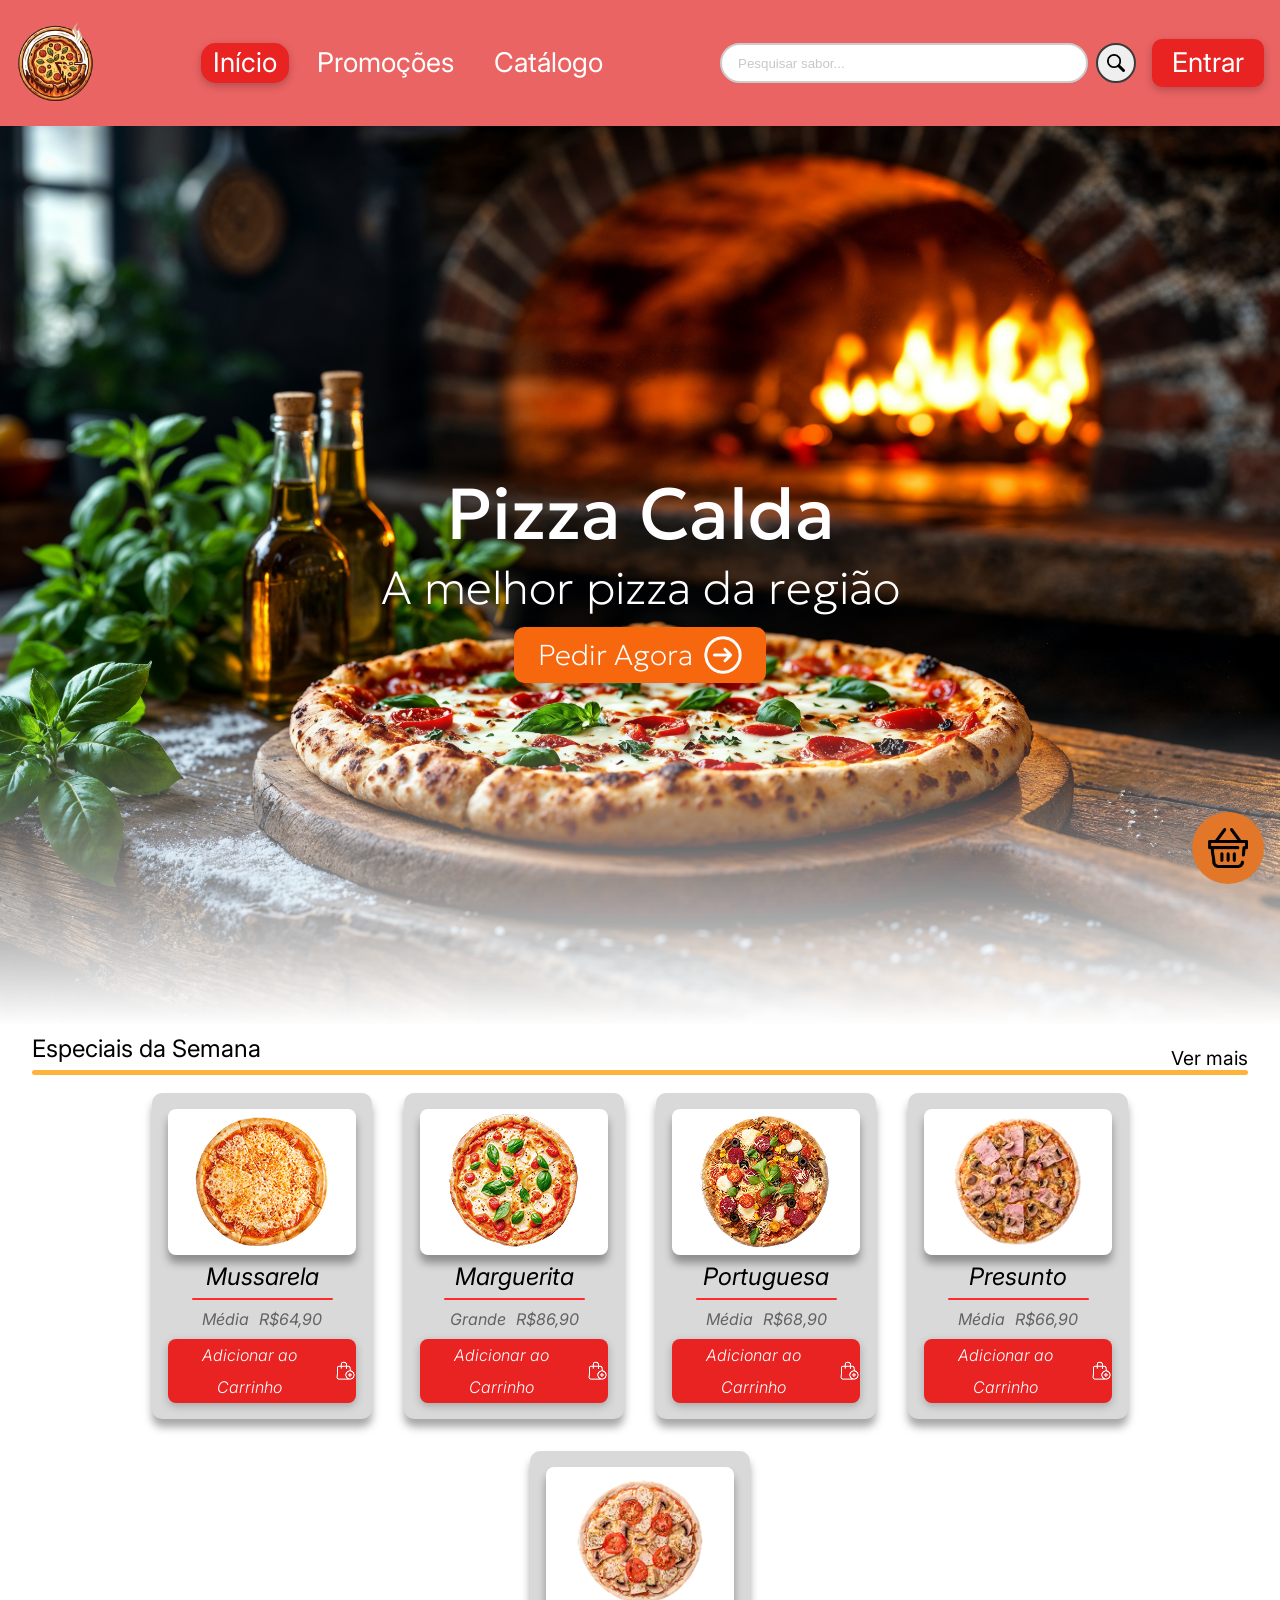
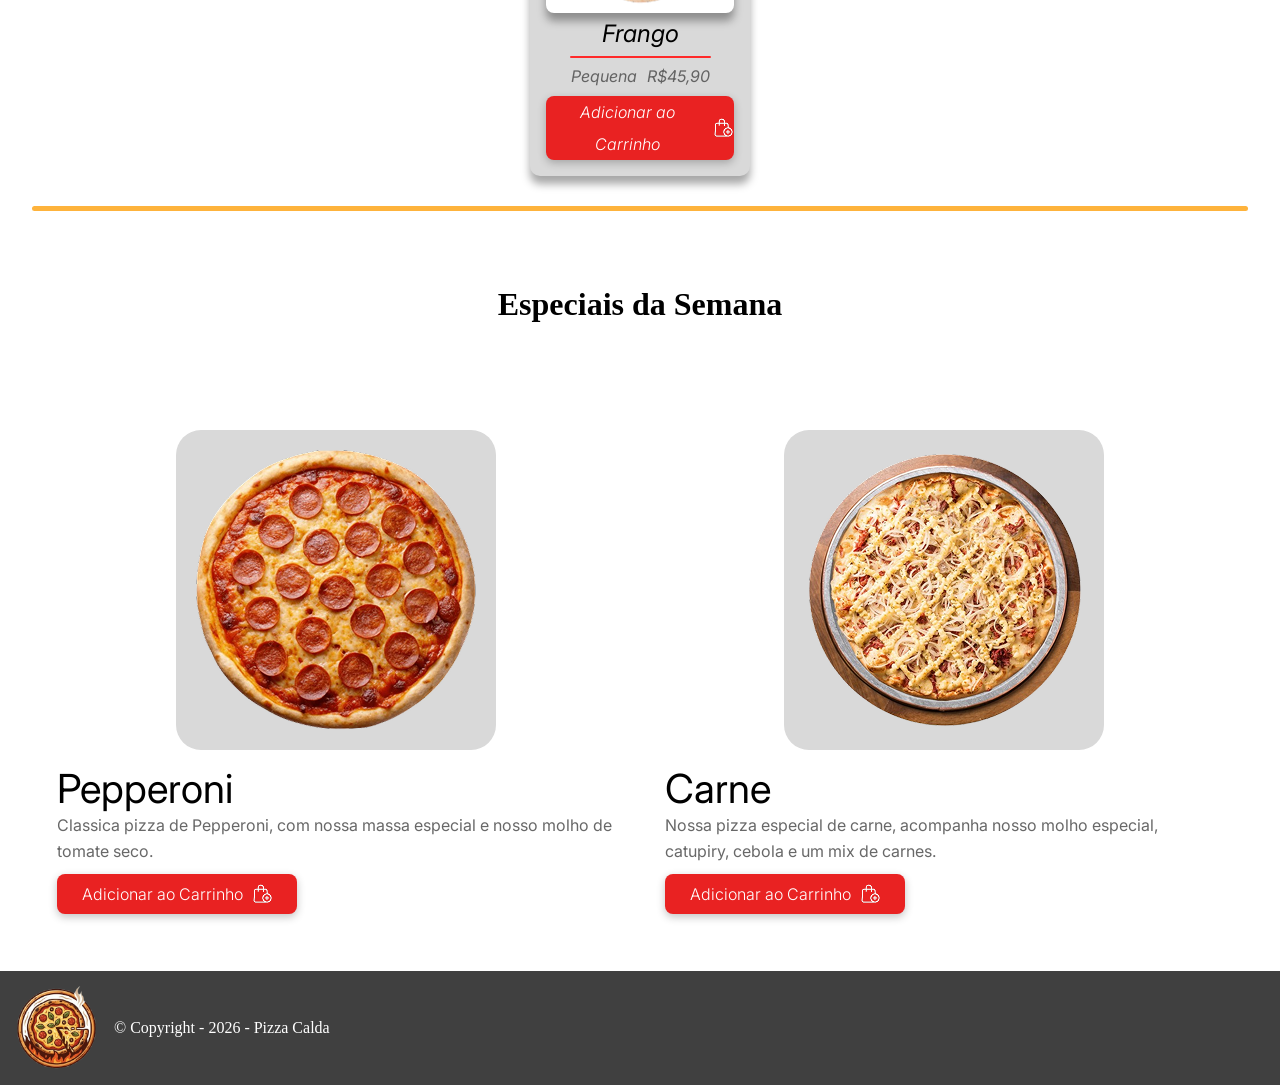
==== commit b0458501: "Add files via upload" ====
--- a/index.html
+++ b/index.html
@@ -34,15 +34,17 @@
                 <a href="#especiais_da_semana" class="font-inter">Promoções</a>
             </div>
             <div>
-                <a href="" class="font-inter">Catálogo</a>
+                <a href="/catalogo.html" class="font-inter">Catálogo</a>
             </div>
         </div>
 
         <!-- Search Bar -->
         <div id="SearchBar">
-            <input type="search" name="" id="BarraDePesquisa" placeholder="Pesquisar..." class="font-inter">
-            <button type="submit" id="Enviar"><img src="imgs/magnifying-glass.png" alt="" id="Lupa"></button>
-
+            <input type="search" id="BarraDePesquisa" placeholder="Pesquisar sabor..." autocomplete="off">
+            <button type="button" id="btnBuscar">
+                <img id="Lupa" src="imgs/magnifying-glass.png" alt="Buscar">
+            </button>
+            <div id="resultadosPesquisa" class="resultados-dropdown"></div>
         </div>
 
         <!-- Botão de Entrar -->
@@ -53,21 +55,21 @@
         <!-- Login Box -->
         <div id="loginbox" class="loginbox">
             <form class="font-inter" id="loginForm">
-        
+
                 <label for="loginMail">Email</label>
                 <input name="mail" id="loginMail" type="email" placeholder="Seu email" required>
-        
+
                 <label for="loginPass">Senha</label>
                 <input type="password" id="loginPass" name="pass" placeholder="Sua senha" required>
-        
+
                 <input type="submit" value="Entrar" id="loginSubmit">
-        
+
                 <a href="">Esqueci minha senha</a>
-        
+
                 <a id="reg" href="">
                     <span>Não está registrado?</span> Crie uma conta
                 </a>
-        
+
             </form>
         </div>
 
@@ -76,30 +78,30 @@
             <form class="font-inter" id="registerForm">
                 <label for="registerMail">Email</label>
                 <input name="mail" id="registerMail" type="email" placeholder="Seu email" required>
-        
+
                 <label for="registerPass">Senha</label>
                 <input type="password" id="registerPass" name="pass" placeholder="Sua senha" required>
-        
+
                 <label for="cpf">CPF</label>
                 <input name="cpf" id="cpf" type="text" placeholder="Seu CPF" oninput="maskCpf()" required>
-        
+
                 <label for="tel">Telefone</label>
-                <input name="tel" id="tel" type="tel" placeholder="Seu telefone" oninput="maskTel()" required >
-         
+                <input name="tel" id="tel" type="tel" placeholder="Seu telefone" oninput="maskTel()" required>
+
                 <label for="end">Endereço</label>
                 <input name="end" id="end" type="text" placeholder="Seu endereço" required>
-        
+
                 <label for="cep">Cep</label>
                 <input name="cep" id="cep" type="text" placeholder="Seu CEP" oninput="maskCep()" required>
-        
+
                 <input type="submit" value="Cadastrar" id="registerSubmit">
-        
+
                 <a id="login" href="">
                     <span>Já possui conta?</span> Logar
                 </a>
             </form>
         </div>
-        
+
 
     </header>
     <main id="main1">
@@ -127,8 +129,8 @@
                 <hr class="linha_vermelha_pequena">
                 <h1 class="tamanho_e_preco_pizza font-inter">Média<span>R$64,90</span></h1>
                 <div class="button_adicionar_carrinho">
-                    <a onclick="adicionarProduto('Mussarela', 64.90, 'imgs/PizzaMussarela.png', 1, `Médio`)"
-                        href="" class="font-inter" id="add_carrinho">Adicionar ao Carrinho <img src="imgs/sacola.png"
+                    <a onclick="adicionarProduto('Mussarela', 64.90, 'imgs/PizzaMussarela.png', 1, `Média`)" href=""
+                        class="font-inter" id="add_carrinho">Adicionar ao Carrinho <img src="imgs/sacola.png"
                             alt="ícone sacola" class="icone"></a>
                 </div>
             </div>
@@ -139,10 +141,10 @@
                 </div>
                 <h1 class="nome_pizza font-inter">Marguerita</h1>
                 <hr class="linha_vermelha_pequena">
-                <h1 class="tamanho_e_preco_pizza font-inter">Média<span>R$86,90</span></h1>
-                <div class="button_adicionar_carrinho">
-                    <a onclick="adicionarProduto('Marguerita', 86.90, 'imgs/PizzaMarguerita.png', 2, `Médio`)"
-                        href="" class="font-inter" id="add_carrinho">Adicionar ao Carrinho <img src="imgs/sacola.png"
+                <h1 class="tamanho_e_preco_pizza font-inter">Grande<span>R$86,90</span></h1>
+                <div class="button_adicionar_carrinho">
+                    <a onclick="adicionarProduto('Marguerita', 86.90, 'imgs/PizzaMarguerita.png', 2, `Grande`)" href=""
+                        class="font-inter" id="add_carrinho">Adicionar ao Carrinho <img src="imgs/sacola.png"
                             alt="ícone sacola" class="icone"></a>
                 </div>
             </div>
@@ -153,10 +155,10 @@
                 </div>
                 <h1 class="nome_pizza font-inter">Portuguesa</h1>
                 <hr class="linha_vermelha_pequena">
-                <h1 class="tamanho_e_preco_pizza font-inter">Grande<span>R$68,90</span></h1>
-                <div class="button_adicionar_carrinho">
-                    <a onclick="adicionarProduto('Portuguesa', 68.90, 'imgs/PizzaPortuguesa.png', 3, `Grande`)"
-                        href="" class="font-inter" id="add_carrinho">Adicionar ao Carrinho <img src="imgs/sacola.png"
+                <h1 class="tamanho_e_preco_pizza font-inter">Média<span>R$68,90</span></h1>
+                <div class="button_adicionar_carrinho">
+                    <a onclick="adicionarProduto('Portuguesa', 68.90, 'imgs/PizzaPortuguesa.png', 3, `Média`)" href=""
+                        class="font-inter" id="add_carrinho">Adicionar ao Carrinho <img src="imgs/sacola.png"
                             alt="ícone sacola" class="icone"></a>
                 </div>
             </div>
@@ -169,8 +171,8 @@
                 <hr class="linha_vermelha_pequena">
                 <h1 class="tamanho_e_preco_pizza font-inter">Média<span>R$66,90</span></h1>
                 <div class="button_adicionar_carrinho">
-                    <a onclick="adicionarProduto('Presunto', 66.90, 'imgs/PizzaPresunto.png', 4, `Médio`)"
-                        href="" class="font-inter" id="add_carrinho">Adicionar ao Carrinho <img src="imgs/sacola.png"
+                    <a onclick="adicionarProduto('Presunto', 66.90, 'imgs/PizzaPresunto.png', 4, `Média`)" href=""
+                        class="font-inter" id="add_carrinho">Adicionar ao Carrinho <img src="imgs/sacola.png"
                             alt="ícone sacola" class="icone"></a>
                 </div>
             </div>
@@ -181,9 +183,9 @@
                 </div>
                 <h1 class="nome_pizza font-inter">Frango</h1>
                 <hr class="linha_vermelha_pequena">
-                <h1 class="tamanho_e_preco_pizza font-inter">Média<span>R$45,90</span></h1>
-                <div class="button_adicionar_carrinho">
-                    <a onclick="adicionarProduto('Frango', 45.90, 'imgs/PizzaFrango.png', 5, `Médio`)" href=""
+                <h1 class="tamanho_e_preco_pizza font-inter">Pequena<span>R$45,90</span></h1>
+                <div class="button_adicionar_carrinho">
+                    <a onclick="adicionarProduto('Frango', 45.90, 'imgs/PizzaFrango.png', 5, `Pequena`)" href=""
                         class="font-inter" id="add_carrinho">Adicionar ao Carrinho <img src="imgs/sacola.png"
                             alt="ícone sacola" class="icone"></a>
                 </div>
@@ -306,6 +308,21 @@
         </form>
     </dialog>
 
+    <dialog id="modalPedidos" class="tamanho-dialog modal-pedidos">
+        <div class="modal-pedidos-header">
+            <h3>Meus Pedidos</h3>
+            <button type="button" id="fecharPedidos" class="btn-fechar-modal" onclick="document.getElementById('modalPedidos').close()">✕</button>
+        </div>
+        <p class="tamanho-subtitulo" id="usuarioLogadoInfo"></p>
+        
+        <div id="listaPedidos" class="lista-pedidos"></div>
+    
+        <div class="tamanho-acoes">
+            <button type="button" id="btnSairConta" class="tamanho-cancelar" onclick="localStorage.setItem('logado', 'false'); location.reload();">Sair da Conta</button>
+            <button type="button" id="btnFecharPedidos" class="tamanho-confirmar" onclick="document.getElementById('modalPedidos').close()">Fechar</button>
+        </div>
+    </dialog>
+
 
     <a href="#CarrinhoDeCompras">
         <div id="carrinho"></div>
--- a/style.css
+++ b/style.css
@@ -622,6 +622,7 @@
             margin: 5px;
             object-fit: contain;
             align-self: center;
+            width: 136px;
         }
     }
 
@@ -926,13 +927,13 @@
     left: 50%;
     bottom: 1.25rem;
     transform: translateX(-50%);
-    z-index: 300;              
-    display: flex;
-    flex-direction: column-reverse; 
+    z-index: 300;
+    display: flex;
+    flex-direction: column-reverse;
     align-items: center;
     gap: 0.5rem;
     width: min(92vw, 26rem);
-    pointer-events: none;      
+    pointer-events: none;
 }
 
 .aviso {
@@ -970,15 +971,26 @@
 }
 
 @keyframes aviso-entrar {
-    from { opacity: 0; transform: translateY(1rem); }
-    to   { opacity: 1; transform: translateY(0); }
+    from {
+        opacity: 0;
+        transform: translateY(1rem);
+    }
+
+    to {
+        opacity: 1;
+        transform: translateY(0);
+    }
 }
 
 @keyframes aviso-sair {
-    to { opacity: 0; transform: translateY(0.5rem); }
+    to {
+        opacity: 0;
+        transform: translateY(0.5rem);
+    }
 }
 
 @media (prefers-reduced-motion: reduce) {
+
     .aviso,
     .aviso.saindo {
         animation-duration: 0.01s;
@@ -1060,4 +1072,324 @@
         justify-content: center;
     }
 
+}
+
+#botoes_catalogo {
+    grid-area: nav;
+    display: flex;
+    flex-wrap: wrap;
+    justify-content: center;
+    gap: 0.5rem 1rem;
+
+    div {
+        display: inline-flex;
+        padding: 0 0.75rem;
+        justify-content: center;
+        transition: 1s ease-out;
+        line-height: 1.5;
+        border-radius: 15px;
+    }
+
+    div:last-of-type {
+        background-color: #E92222;
+        box-shadow: rgba(0, 0, 0, 0.24) 0px 3px 8px;
+    }
+
+    div:hover {
+        background-color: #E92222;
+        box-shadow: rgba(0, 0, 0, 0.24) 0px 3px 8px;
+        transition: 0.5s ease-in;
+    }
+}
+
+.especiais_options2 {
+    padding-top: 2vh;
+    width: 95%;
+    margin: auto;
+    --cols: 7;
+    --gap: 2rem;
+    display: flex;
+    flex-wrap: wrap;
+    justify-content: center;
+    gap: var(--gap);
+}
+
+#pizzas_grandes {
+    margin-top: 3vh;
+
+    .barra_pizza {
+        width: 97.5%;
+        background-image: url('imgs/PizzaGrandes_background.png');
+        background-position: center;
+        background-repeat: no-repeat;
+        background-size: cover;
+        border-radius: 25px;
+        height: 10vh;
+        margin: auto;
+        margin-bottom: 3vh;
+
+        h1 {
+            font-weight: 300;
+            text-decoration: underline 2px;
+            text-underline-offset: 3px;
+            font-size: 40px;
+            color: white;
+            display: inline-block;
+            margin-left: 2vh;
+        }
+    }
+}
+
+#pizzas_medias {
+    margin-top: 13vh;
+
+    .barra_pizza {
+        width: 97.5%;
+        background-image: url('imgs/PizzaMedias_background.png');
+        background-position: center;
+        background-repeat: no-repeat;
+        background-size: cover;
+        border-radius: 25px;
+        height: 10vh;
+        margin: auto;
+        margin-bottom: 3vh;
+
+        h1 {
+            font-weight: 300;
+            text-decoration: underline 2px;
+            text-underline-offset: 3px;
+            font-size: 40px;
+            color: white;
+            display: inline-block;
+            margin-left: 2vh;
+        }
+    }
+}
+
+#pizzas_pequenas {
+    margin-top: 13vh;
+    margin-bottom: 13vh;
+    .barra_pizza {
+        width: 97.5%;
+        background-image: url('imgs/PizzaPequenas_background.png');
+        background-position: center;
+        background-repeat: no-repeat;
+        background-size: cover;
+        border-radius: 25px;
+        height: 10vh;
+        margin: auto;
+        margin-bottom: 3vh;
+
+        h1 {
+            font-weight: 300;
+            text-decoration: underline 2px;
+            text-underline-offset: 3px;
+            font-size: 40px;
+            color: white;
+            display: inline-block;
+            margin-left: 2vh;
+        }
+    }
+}
+
+#perfil {
+    width: 40px;
+    height: 40px;
+    border-radius: 50%;
+    cursor: pointer;
+    object-fit: cover;
+}
+
+/* ================= DROPDOWN DE PESQUISA ================= */
+
+header #SearchBar {
+    position: relative;
+    /* Necessário para alinhar os resultados abaixo da barra */
+}
+
+.resultados-dropdown {
+    position: absolute;
+    top: calc(100% + 0.5rem);
+    left: 0;
+    width: 100%;
+    max-height: 22rem;
+    overflow-y: auto;
+    background-color: #fbcaca;
+    border-radius: 12px;
+    box-shadow: rgba(0, 0, 0, 0.35) 0px 8px 20px;
+    z-index: 150;
+    display: none;
+    /* Fica oculto até o usuário digitar */
+    flex-direction: column;
+    gap: 0.5rem;
+    padding: 0.6rem;
+    font-family: "Inter", sans-serif;
+}
+
+.resultados-dropdown.ativo {
+    display: flex;
+}
+
+.card-pesquisa {
+    display: grid;
+    grid-template-columns: 3.5rem 1fr auto;
+    align-items: center;
+    gap: 0.75rem;
+    background-color: #ffffff;
+    padding: 0.5rem;
+    border-radius: 8px;
+    box-shadow: rgba(0, 0, 0, 0.15) 0px 2px 4px;
+}
+
+.card-pesquisa img {
+    width: 3.5rem;
+    height: 3.5rem;
+    object-fit: cover;
+    border-radius: 6px;
+    background-color: #dcdcdc;
+}
+
+.info-pesquisa {
+    display: flex;
+    flex-direction: column;
+    min-width: 0;
+}
+
+.info-pesquisa strong {
+    font-size: 0.95rem;
+    color: #3b3b3b;
+    white-space: nowrap;
+    overflow: hidden;
+    text-overflow: ellipsis;
+}
+
+.info-pesquisa span {
+    font-size: 0.85rem;
+    color: #E82323;
+    font-weight: 700;
+}
+
+.btn-add-pesquisa {
+    background-color: #E92222;
+    border: none;
+    border-radius: 8px;
+    width: 2.5rem;
+    height: 2.5rem;
+    display: grid;
+    place-items: center;
+    cursor: pointer;
+    transition: background-color 0.2s, transform 0.15s;
+}
+
+.btn-add-pesquisa:hover {
+    background-color: #cc1c1c;
+    transform: scale(1.05);
+}
+
+.btn-add-pesquisa img {
+    width: 1.3rem;
+    height: 1.3rem;
+    object-fit: contain;
+    background: transparent;
+}
+
+.sem-resultado {
+    text-align: center;
+    color: #3b3b3b;
+    font-size: 0.9rem;
+    padding: 0.75rem;
+}
+
+.modal-pedidos {
+    width: min(94vw, 30rem);
+    font-family: "Inter", sans-serif;
+}
+
+.modal-pedidos-header {
+    display: flex;
+    justify-content: space-between;
+    align-items: center;
+}
+
+.btn-fechar-modal {
+    background: none;
+    border: none;
+    font-size: 1.25rem;
+    font-weight: 700;
+    color: #3b3b3b;
+    cursor: pointer;
+    padding: 0.2rem 0.5rem;
+}
+
+.btn-fechar-modal:hover {
+    color: #E92222;
+}
+
+.lista-pedidos {
+    max-height: 55vh;
+    overflow-y: auto;
+    display: flex;
+    flex-direction: column;
+    gap: 0.75rem;
+    padding-right: 0.25rem;
+}
+
+.sem-pedidos {
+    text-align: center;
+    background-color: #ffffff;
+    padding: 1.5rem 1rem;
+    border-radius: 8px;
+    color: #636363;
+}
+
+.card-pedido-historico {
+    background-color: #ffffff;
+    border-radius: 8px;
+    padding: 0.85rem;
+    box-shadow: rgba(0, 0, 0, 0.15) 0px 2px 4px;
+    display: flex;
+    flex-direction: column;
+    gap: 0.5rem;
+}
+
+.pedido-topo {
+    display: flex;
+    justify-content: space-between;
+    align-items: center;
+    border-bottom: 1px solid #fbcaca;
+    padding-bottom: 0.4rem;
+    font-size: 0.85rem;
+    color: #636363;
+}
+
+.pedido-topo strong {
+    color: #E82323;
+}
+
+.pedido-itens {
+    list-style: none;
+    display: flex;
+    flex-direction: column;
+    gap: 0.3rem;
+    font-size: 0.9rem;
+}
+
+.pedido-itens li {
+    display: flex;
+    justify-content: space-between;
+    gap: 0.5rem;
+}
+
+.pedido-rodape {
+    display: flex;
+    justify-content: space-between;
+    align-items: center;
+    border-top: 1px dashed #cccccc;
+    padding-top: 0.4rem;
+    font-size: 0.95rem;
+}
+
+.pedido-rodape strong {
+    color: #E82323;
+    font-size: 1.05rem;
 }
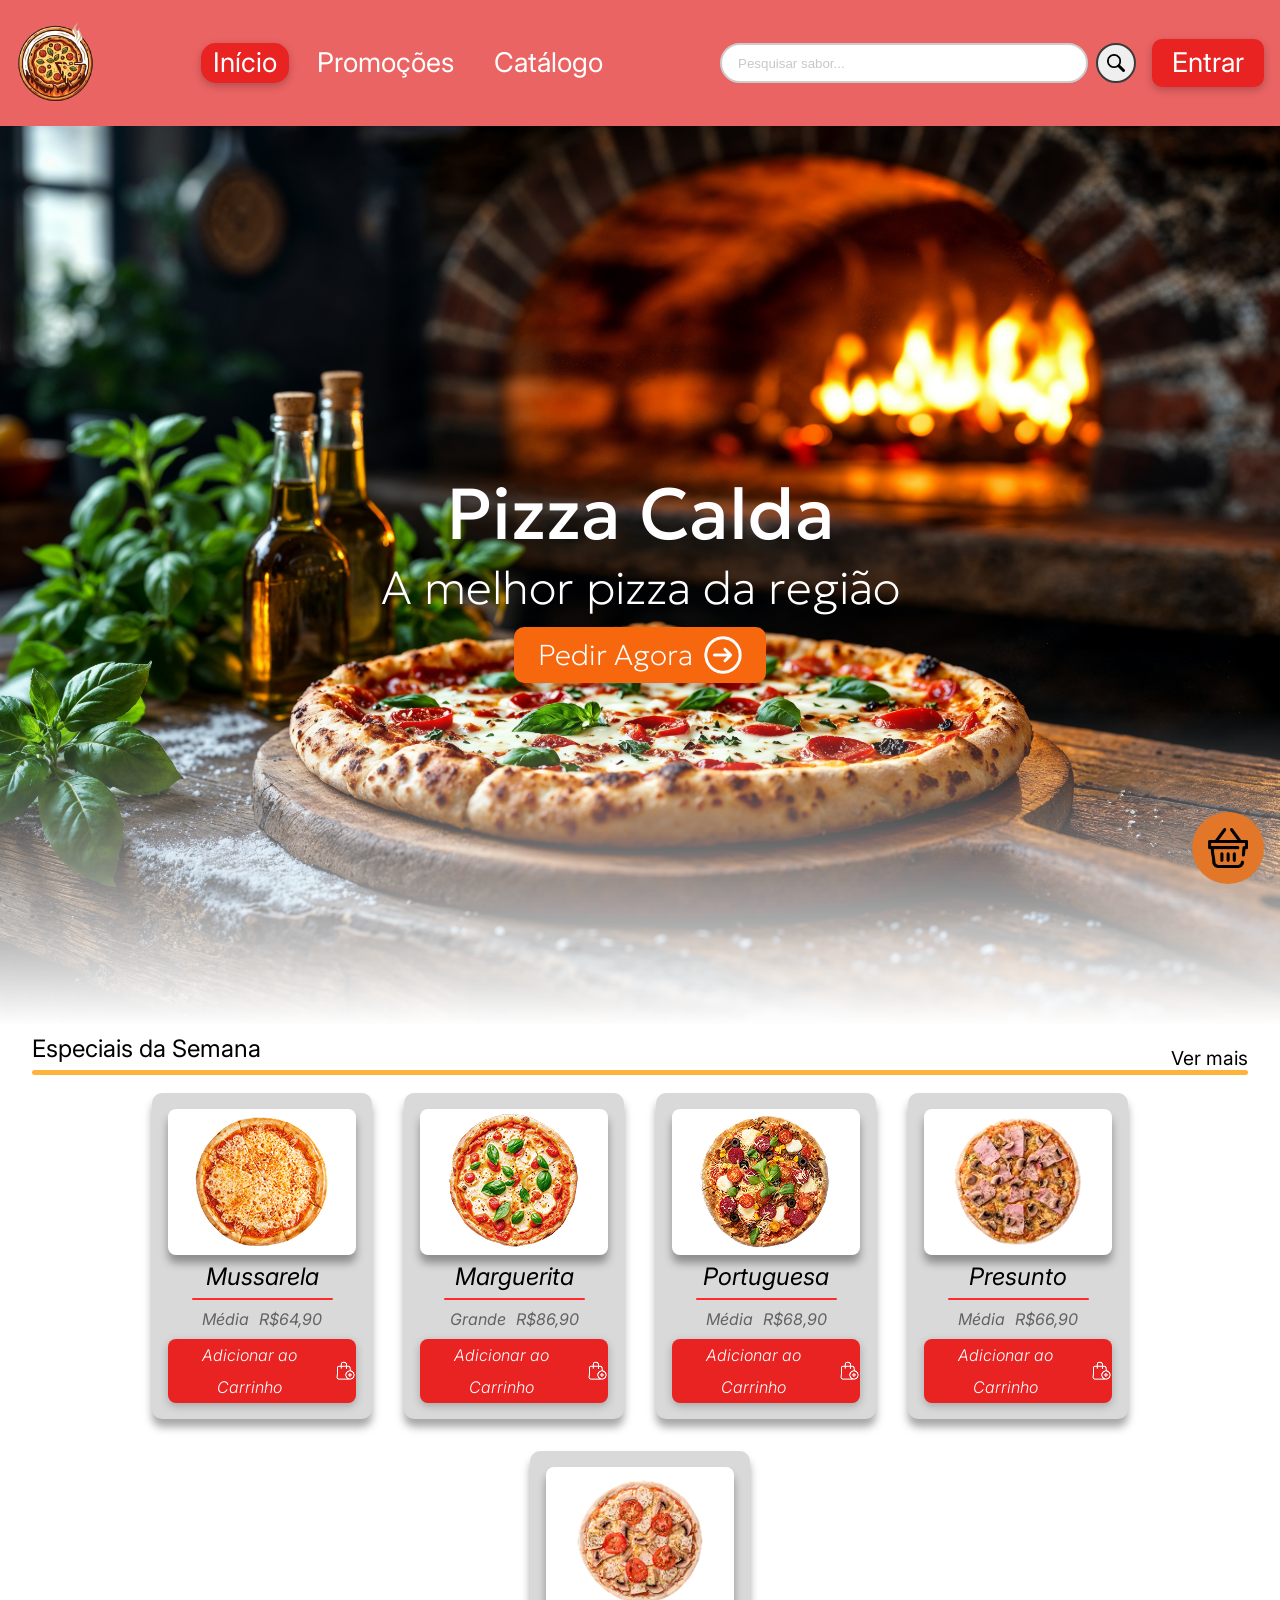
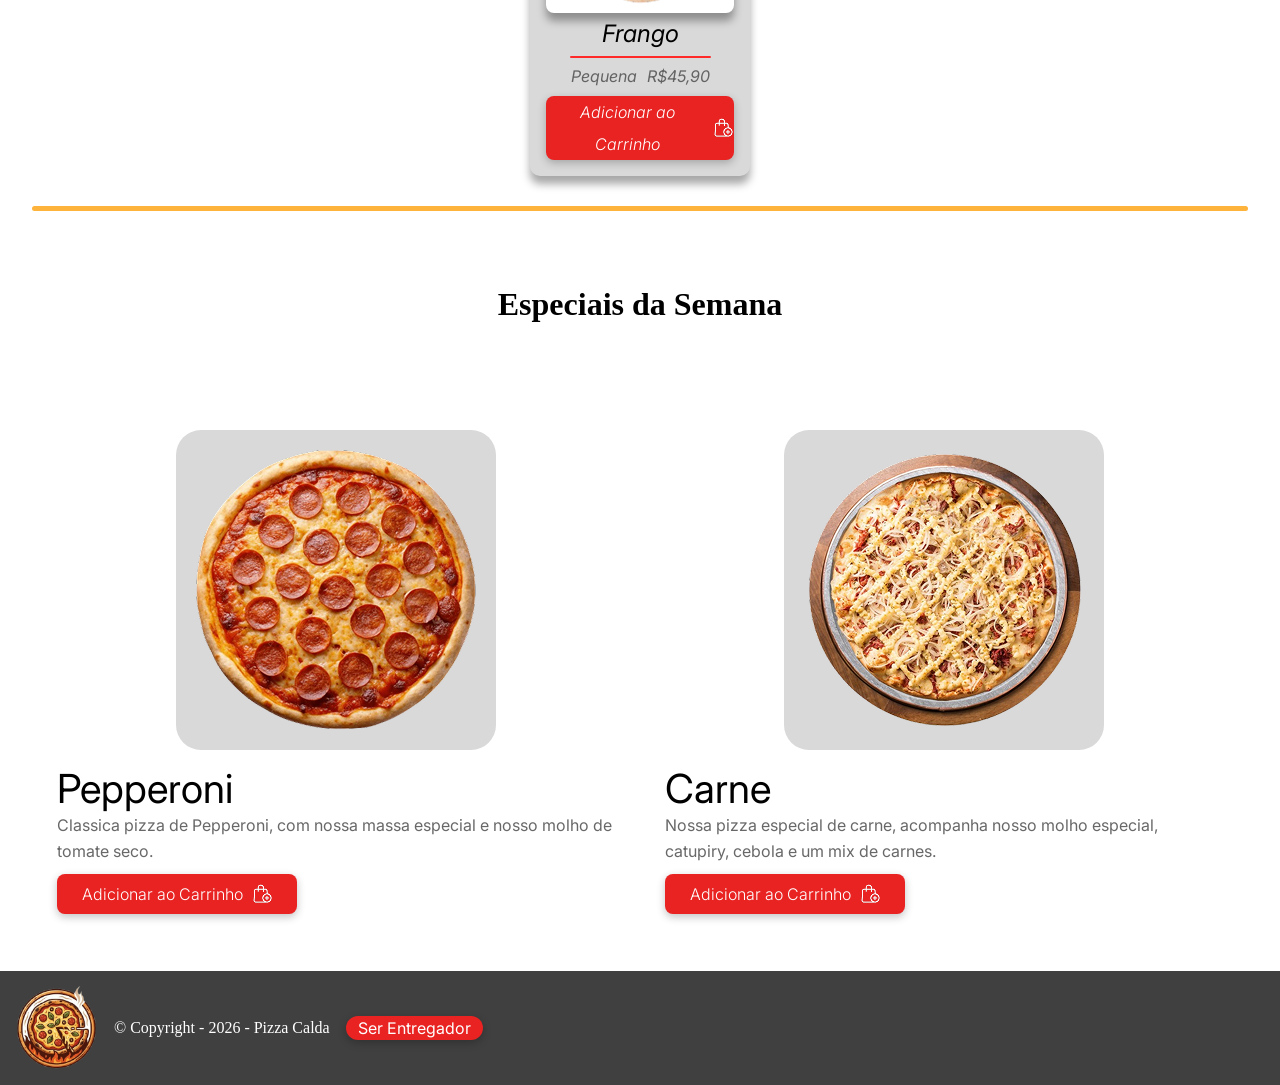
==== commit 28f935ca: "Add files via upload" ====
--- a/index.html
+++ b/index.html
@@ -34,7 +34,7 @@
                 <a href="#especiais_da_semana" class="font-inter">Promoções</a>
             </div>
             <div>
-                <a href="/catalogo.html" class="font-inter">Catálogo</a>
+                <a href="catalogo.html" class="font-inter">Catálogo</a>
             </div>
         </div>
 
@@ -235,6 +235,11 @@
     <footer>
         <img src="imgs/LogoPizzaCalda.png" id="logo_footer">
         <p id="copyright" class="font-im-fell-dw-pica">© Copyright - 2026 - Pizza Calda</p>
+        <div id="entregador">
+            <div>
+                <a href="" class="font-inter" id="enbutton">Ser Entregador</a>
+            </div>
+        </div>
     </footer>
 
     <dialog id="pepperoniTamanho" class="tamanho-dialog font-inter" data-id="6" data-nome="Pepperoni"
@@ -349,4 +354,4 @@
     <script src="script.js"></script>
 </body>
 
-</html>+</html>
--- a/style.css
+++ b/style.css
@@ -1392,4 +1392,34 @@
 .pedido-rodape strong {
     color: #E82323;
     font-size: 1.05rem;
-}+}
+
+
+#entregador {
+        grid-area: nav;
+        display: flex;
+        flex-wrap: wrap;
+        justify-content: center;
+        gap: 0.5rem 1rem;
+        color: white;
+
+        div {
+            display: inline-flex;
+            padding: 0 0.75rem;
+            justify-content: center;
+            transition: 1s ease-out;
+            line-height: 1.5;
+            border-radius: 15px;
+        }
+
+        div:first-of-type {
+            background-color: #E92222;
+            box-shadow: rgba(0, 0, 0, 0.24) 0px 3px 8px;
+        }
+
+        div:hover {
+            background-color: #E92222;
+            box-shadow: rgba(0, 0, 0, 0.24) 0px 3px 8px;
+            transition: 0.5s ease-in;
+        }
+    }
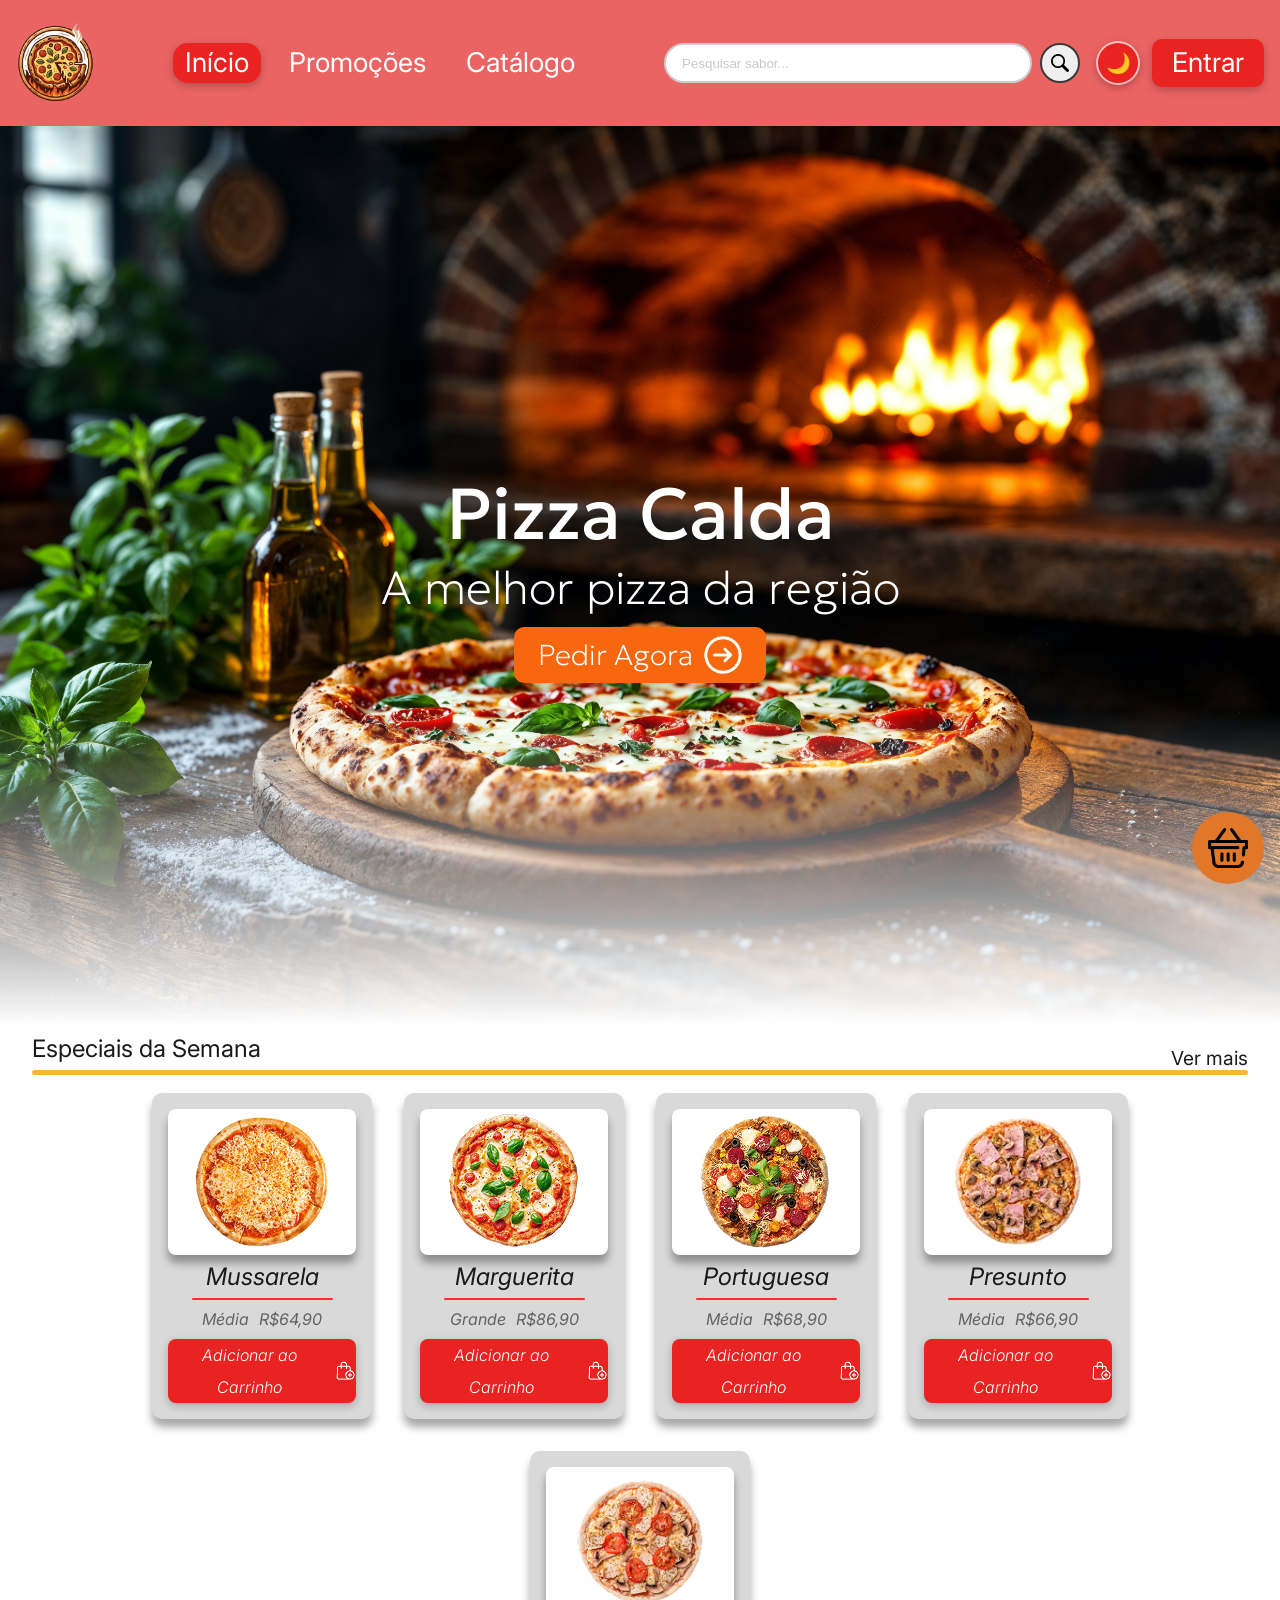
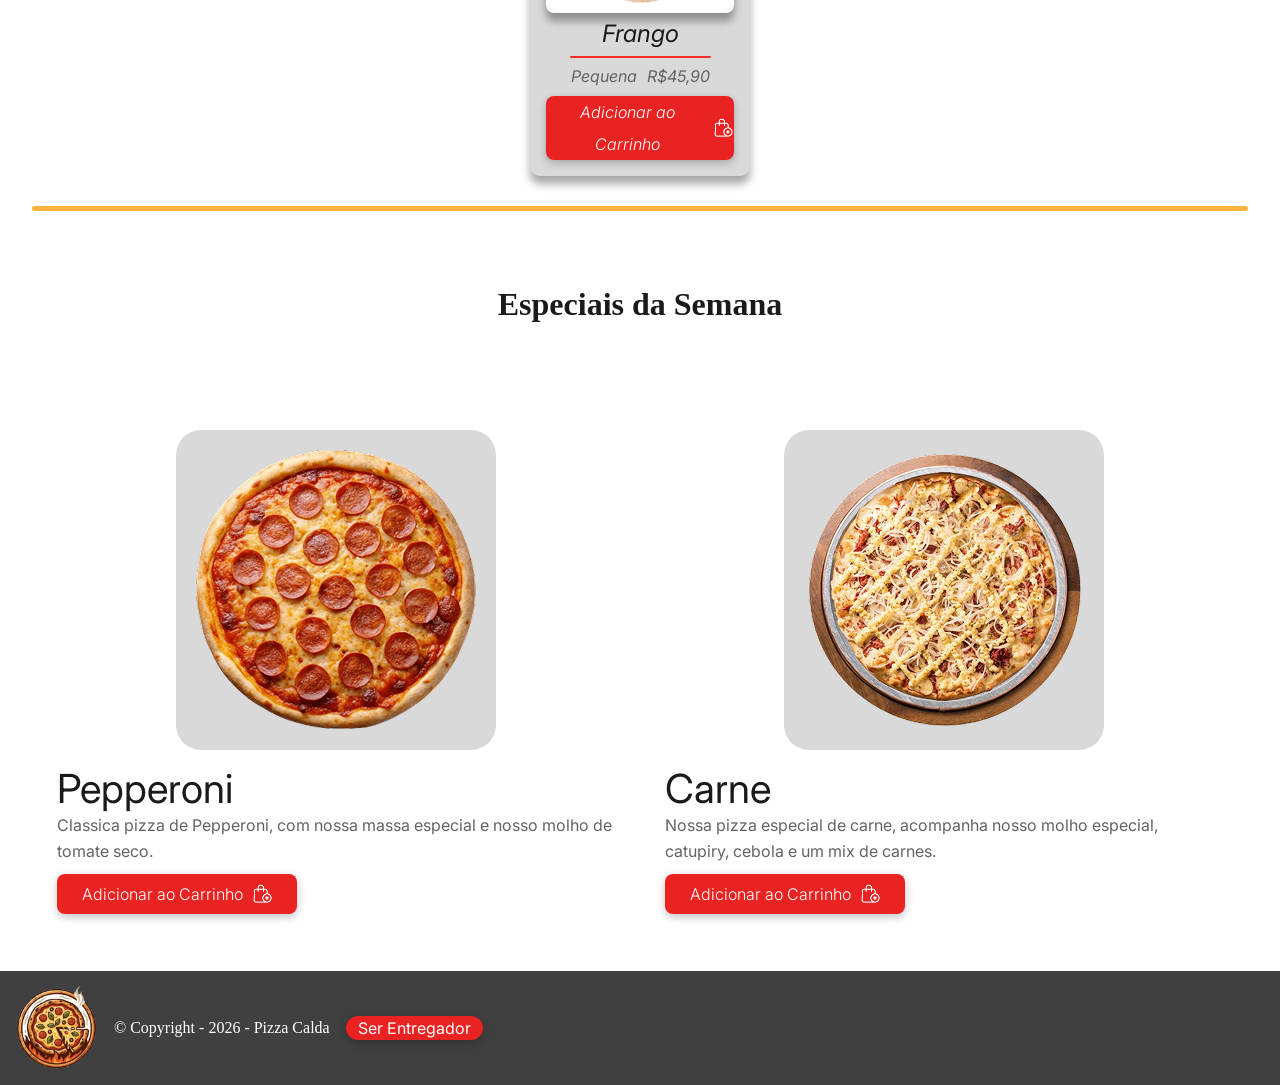
==== commit b256b518: "Add files via upload" ====
--- a/index.html
+++ b/index.html
@@ -10,22 +10,16 @@
     <link
         href="https://fonts.googleapis.com/css2?family=Geologica:wght,CRSV@100..900,0&family=IM+Fell+DW+Pica:ital@0;1&family=Inter:ital,opsz,wght@0,14..32,100..900;1,14..32,100..900&display=swap"
         rel="stylesheet">
-    <link rel="preconnect" href="https://fonts.googleapis.com">
-    <link rel="preconnect" href="https://fonts.gstatic.com" crossorigin>
-    <link
-        href="https://fonts.googleapis.com/css2?family=Inter:ital,opsz,wght@0,14..32,100..900;1,14..32,100..900&display=swap"
-        rel="stylesheet">
     <title>Pizza Calda</title>
+    <link rel="icon" type="image/png" href="imgs/LogoPizzaCalda.png">
 </head>
 
 <body>
     <header>
-        <!-- DIV com Logo da Pizza Calda -->
         <div>
             <img src="imgs/LogoPizzaCalda.png" alt="Logo Pizza Calda">
         </div>
 
-        <!-- DIV com os Botões -->
         <div id="botoes">
             <div>
                 <a href="" class="font-inter">Início</a>
@@ -38,7 +32,6 @@
             </div>
         </div>
 
-        <!-- Search Bar -->
         <div id="SearchBar">
             <input type="search" id="BarraDePesquisa" placeholder="Pesquisar sabor..." autocomplete="off">
             <button type="button" id="btnBuscar">
@@ -47,15 +40,15 @@
             <div id="resultadosPesquisa" class="resultados-dropdown"></div>
         </div>
 
-        <!-- Botão de Entrar -->
-        <div id="enter">
-            <a href="" class="font-inter" id="entrar">Entrar</a>
-        </div>
-
-        <!-- Login Box -->
+        <div class="acoes-header">
+            <button type="button" id="btnTema" aria-label="Alternar tema claro e escuro" title="Alternar tema">🌙</button>
+            <div id="enter">
+                <a href="" class="font-inter" id="entrar">Entrar</a>
+            </div>
+        </div>
+
         <div id="loginbox" class="loginbox">
             <form class="font-inter" id="loginForm">
-
                 <label for="loginMail">Email</label>
                 <input name="mail" id="loginMail" type="email" placeholder="Seu email" required>
 
@@ -69,11 +62,9 @@
                 <a id="reg" href="">
                     <span>Não está registrado?</span> Crie uma conta
                 </a>
-
             </form>
         </div>
 
-        <!-- Register Box -->
         <div id="register" class="register">
             <form class="font-inter" id="registerForm">
                 <label for="registerMail">Email</label>
@@ -101,9 +92,8 @@
                 </a>
             </form>
         </div>
-
-
     </header>
+
     <main id="main1">
         <div id="inside-main">
             <h3 class="font-geologica">Pizza Calda</h3>
@@ -116,6 +106,7 @@
             </div>
         </div>
     </main>
+
     <section class="especiais_small" id="especial1">
         <h1 class="font-inter">Especiais da Semana<a href="">Ver mais</a></h1>
         <hr>
@@ -193,8 +184,9 @@
         </div>
         <hr id="linha_baixo">
     </section>
+
     <section id="especiais_da_semana">
-        <h1 class="font-im-fell-dw-pica center_screen">Especiais da Semana <!-- do 𝓛𝓾𝓼𝓽𝓸𝓼𝓲𝓷𝓲 --></h1>
+        <h1 class="font-im-fell-dw-pica center_screen">Especiais da Semana</h1>
         <div class="especiais_do_lustosini">
             <div class="option_lustosini">
                 <div class="pizza_foto_container">
@@ -210,7 +202,6 @@
                             id="add_carrinho">
                             Adicionar ao Carrinho <img src="imgs/sacola.png" alt="ícone sacola" class="icone">
                         </a>
-
                     </div>
                 </div>
             </div>
@@ -232,6 +223,7 @@
             </div>
         </div>
     </section>
+
     <footer>
         <img src="imgs/LogoPizzaCalda.png" id="logo_footer">
         <p id="copyright" class="font-im-fell-dw-pica">© Copyright - 2026 - Pizza Calda</p>
@@ -277,12 +269,11 @@
         </form>
     </dialog>
 
-
     <dialog id="CarneTamanho" class="tamanho-dialog font-inter" data-id="7" data-nome="Carne"
         data-imagem="imgs/PizzaCarne.png" aria-labelledby="CarneTitulo">
         <form>
             <h3 id="CarneTitulo">Escolha o tamanho</h3>
-            <p class="tamanho-subtitulo">Pizza de Pepperoni</p>
+            <p class="tamanho-subtitulo">Pizza de Carne</p>
 
             <fieldset>
                 <legend class="sr-only">Tamanho da pizza</legend>
@@ -316,18 +307,17 @@
     <dialog id="modalPedidos" class="tamanho-dialog modal-pedidos">
         <div class="modal-pedidos-header">
             <h3>Meus Pedidos</h3>
-            <button type="button" id="fecharPedidos" class="btn-fechar-modal" onclick="document.getElementById('modalPedidos').close()">✕</button>
+            <button type="button" id="fecharPedidos" class="btn-fechar-modal">✕</button>
         </div>
         <p class="tamanho-subtitulo" id="usuarioLogadoInfo"></p>
-        
+
         <div id="listaPedidos" class="lista-pedidos"></div>
-    
+
         <div class="tamanho-acoes">
-            <button type="button" id="btnSairConta" class="tamanho-cancelar" onclick="localStorage.setItem('logado', 'false'); location.reload();">Sair da Conta</button>
-            <button type="button" id="btnFecharPedidos" class="tamanho-confirmar" onclick="document.getElementById('modalPedidos').close()">Fechar</button>
+            <button type="button" id="btnSairConta" class="tamanho-cancelar">Sair da Conta</button>
+            <button type="button" id="btnFecharPedidos" class="tamanho-confirmar">Fechar</button>
         </div>
     </dialog>
-
 
     <a href="#CarrinhoDeCompras">
         <div id="carrinho"></div>
@@ -348,10 +338,7 @@
         </div>
     </section>
 
-
-    </section>
-
     <script src="script.js"></script>
 </body>
 
-</html>
+</html>
--- a/style.css
+++ b/style.css
@@ -9,8 +9,34 @@
 }
 
 :root {
-    /* Cart drawer width: scales with the screen, full-width on phones (see media query) */
     --cart-w: clamp(280px, 28vw, 420px);
+    --bg-body: #ffffff;
+    --text-primary: #1a1a1a;
+    --text-secondary: #636363;
+    --bg-card: #D9D9D9;
+    --bg-card-img: #ffffff;
+    --header-bg: #EB6464;
+    --drawer-bg: #fbcaca;
+    --drawer-card: #fa7f7f;
+    --modal-card: #ffffff;
+}
+
+body.dark-mode {
+    --bg-body: #2b2929;
+    --text-primary: #f0eded;
+    --text-secondary: #c9c3c3;
+    --bg-card: #3d3a3a;
+    --bg-card-img: #4a4646;
+    --header-bg: #b84242;
+    --drawer-bg: #3d2e2e;
+    --drawer-card: #753838;
+    --modal-card: #453d3d;
+}
+
+body {
+    background-color: var(--bg-body);
+    color: var(--text-primary);
+    transition: background-color 0.25s ease, color 0.25s ease;
 }
 
 #add_carrinho {
@@ -35,20 +61,18 @@
     font-family: "IM Fell DW Pica", serif;
 }
 
-/* ===================== HEADER ===================== */
-
 header {
     position: relative;
     min-height: 14vh;
-    background-color: #EB6464;
+    background-color: var(--header-bg);
     display: grid;
     grid-template-columns: auto 1fr minmax(0, 26rem) auto;
     grid-template-areas: "logo nav search enter";
     align-items: center;
     gap: 1rem;
     padding: 0.5rem 1rem;
-
-    /* Logo */
+    transition: background-color 0.25s ease;
+
     >div:first-child {
         grid-area: logo;
 
@@ -98,6 +122,7 @@
         align-items: center;
         gap: 0.5rem;
         min-width: 0;
+        position: relative;
 
         #Lupa {
             height: 1.1rem;
@@ -115,6 +140,8 @@
             border-color: #CCCCCC;
             outline-width: 2px;
             outline-color: #CCCCCC;
+            background-color: #ffffff;
+            color: #1a1a1a;
         }
 
         #BarraDePesquisa::placeholder {
@@ -142,8 +169,38 @@
         }
     }
 
+    .acoes-header {
+        grid-area: enter;
+        display: flex;
+        align-items: center;
+        justify-content: center;
+        gap: 0.75rem;
+    }
+
+    #btnTema {
+        width: 2.75rem;
+        height: 2.75rem;
+        border-radius: 50%;
+        border: 2px solid rgba(255, 255, 255, 0.7);
+        background-color: #E92222;
+        color: white;
+        font-size: 1.25rem;
+        display: flex;
+        align-items: center;
+        justify-content: center;
+        line-height: 1;
+        padding: 0;
+        cursor: pointer;
+        box-shadow: rgba(0, 0, 0, 0.24) 0px 3px 8px;
+        transition: transform 0.2s ease, background-color 0.2s ease;
+    }
+
+    #btnTema:hover {
+        transform: scale(1.08);
+        background-color: #cc1c1c;
+    }
+
     #enter {
-        grid-area: enter;
         display: flex;
         background-color: #E92222;
         min-width: 6rem;
@@ -155,6 +212,29 @@
         gap: 10px;
         line-height: 1.5;
     }
+
+    #enter.logado {
+        background-color: transparent;
+        box-shadow: none;
+        min-width: auto;
+        padding: 0;
+    }
+}
+
+#perfil {
+    width: 48px;
+    height: 48px;
+    border-radius: 50%;
+    cursor: pointer;
+    object-fit: cover;
+    display: block;
+    border: 2px solid white;
+    box-shadow: rgba(0, 0, 0, 0.24) 0px 3px 8px;
+    transition: transform 0.2s ease;
+}
+
+#perfil:hover {
+    transform: scale(1.06);
 }
 
 #loginbox,
@@ -169,7 +249,7 @@
     right: 1rem;
     transition: 0.25s;
     border-radius: 10px;
-    background-color: #EB6464;
+    background-color: var(--header-bg);
     padding: 1rem;
     background-image:
         linear-gradient(rgba(235, 100, 100, 0.9), rgba(235, 100, 100, 0.9)),
@@ -255,7 +335,6 @@
     -webkit-mask-image: linear-gradient(to bottom, black 65%, transparent 100%);
     mask-image: linear-gradient(to bottom, black 65%, transparent 100%);
 }
-
 
 #inside-main {
     color: white;
@@ -348,7 +427,8 @@
 
 #CarrinhoDeCompras {
     font-family: "Inter", sans-serif;
-    background-color: #fbcaca;
+    background-color: var(--drawer-bg);
+    color: var(--text-primary);
     height: 100vh;
     height: 100dvh;
     width: var(--cart-w);
@@ -437,7 +517,7 @@
     }
 
     #limpar {
-        background-color: #fa7f7f;
+        background-color: var(--drawer-card);
     }
 
     #limpar:hover {
@@ -465,7 +545,7 @@
     margin-bottom: 0.75rem;
     box-shadow: rgba(0, 0, 0, 0.35) 0px 2px 2px;
     border-radius: 6px;
-    background-color: #fa7f7f;
+    background-color: var(--drawer-card);
     padding: 0.75rem;
 }
 
@@ -497,7 +577,7 @@
     align-items: center;
     align-self: flex-start;
     gap: 0.25rem;
-    background-color: #fbcaca;
+    background-color: var(--drawer-bg);
     border-radius: 4px;
     padding: 0.1rem 0.35rem;
     box-shadow: rgba(0, 0, 0, 0.2) 0px 1px 2px;
@@ -515,6 +595,7 @@
     height: 1.5rem;
     border: none;
     background: none;
+    color: var(--text-primary);
     font-size: 1.2rem;
     font-weight: 700;
     line-height: 1;
@@ -551,8 +632,6 @@
     font-size: 1.15rem;
     white-space: nowrap;
 }
-
-
 
 .especiais_small {
     h1 {
@@ -595,28 +674,28 @@
     .a_opcao {
         flex: 0 0 calc((100% - (var(--cols) - 1) * var(--gap)) / var(--cols));
         min-width: min(100%, 220px);
-
-
         display: flex;
         flex-direction: column;
         align-items: center;
         gap: 0.6rem;
-        background-color: #D9D9D9;
+        background-color: var(--bg-card);
         border-radius: 10px;
         padding: 1rem;
         width: 12.5vw;
         box-shadow: rgba(0, 0, 0, 0.35) 0px 8px 8px;
+        transition: background-color 0.25s ease;
     }
 
     .pizza_foto_container {
         width: 100%;
-        background-color: white;
+        background-color: var(--bg-card-img);
         margin: 0;
         display: flex;
         justify-content: center;
         border-radius: 8px;
         box-shadow: rgba(0, 0, 0, 0.35) 0px 8px 8px;
         overflow: hidden;
+        transition: background-color 0.25s ease;
 
         .foto_pizza {
             margin: 5px;
@@ -649,7 +728,7 @@
         font-style: italic;
         display: inline-block;
         font-size: 1rem;
-        color: #636363;
+        color: var(--text-secondary);
         width: 75%;
         margin: 0;
         line-height: 1.2;
@@ -723,12 +802,13 @@
         width: 20rem;
         aspect-ratio: 1;
         flex-shrink: 0;
-        background-color: #D9D9D9;
+        background-color: var(--bg-card);
         border-radius: 25px;
         display: flex;
         justify-content: center;
         align-items: center;
         overflow: hidden;
+        transition: background-color 0.25s ease;
 
         .foto_pizza {
             margin: 5px;
@@ -750,7 +830,7 @@
     }
 
     .descricao_pizza {
-        color: #686868;
+        color: var(--text-secondary);
         line-height: 1.6;
     }
 
@@ -817,8 +897,8 @@
 .tamanho-dialog {
     border: none;
     border-radius: 12px;
-    background-color: #fbcaca;
-    color: #3b3b3b;
+    background-color: var(--drawer-bg);
+    color: var(--text-primary);
     padding: 1.25rem;
     width: min(92vw, 22rem);
     margin: auto;
@@ -835,7 +915,7 @@
 }
 
 .tamanho-subtitulo {
-    color: #636363;
+    color: var(--text-secondary);
     margin-bottom: 1rem;
 }
 
@@ -852,7 +932,7 @@
     align-items: center;
     gap: 0.75rem;
     padding: 0.8rem 1rem;
-    background-color: #fa7f7f;
+    background-color: var(--drawer-card);
     color: white;
     border: 2px solid transparent;
     border-radius: 8px;
@@ -907,7 +987,7 @@
 }
 
 .tamanho-cancelar {
-    background-color: #fa7f7f;
+    background-color: var(--drawer-card);
     color: white;
 }
 
@@ -990,21 +1070,19 @@
 }
 
 @media (prefers-reduced-motion: reduce) {
-
     .aviso,
     .aviso.saindo {
         animation-duration: 0.01s;
     }
 }
 
-
 @media (max-width: 550px) {
     :root {
         --cart-w: 100vw;
     }
 
     header {
-        height: 30vh;
+        height: auto;
         grid-template-columns: 1fr;
         grid-template-areas:
             "logo"
@@ -1018,8 +1096,7 @@
             justify-self: center;
         }
 
-        #enter {
-            width: 90%;
+        .acoes-header {
             justify-self: center;
         }
     }
@@ -1071,7 +1148,6 @@
     footer {
         justify-content: center;
     }
-
 }
 
 #botoes_catalogo {
@@ -1169,6 +1245,7 @@
 #pizzas_pequenas {
     margin-top: 13vh;
     margin-bottom: 13vh;
+
     .barra_pizza {
         width: 97.5%;
         background-image: url('imgs/PizzaPequenas_background.png');
@@ -1190,21 +1267,6 @@
             margin-left: 2vh;
         }
     }
-}
-
-#perfil {
-    width: 40px;
-    height: 40px;
-    border-radius: 50%;
-    cursor: pointer;
-    object-fit: cover;
-}
-
-/* ================= DROPDOWN DE PESQUISA ================= */
-
-header #SearchBar {
-    position: relative;
-    /* Necessário para alinhar os resultados abaixo da barra */
 }
 
 .resultados-dropdown {
@@ -1219,7 +1281,6 @@
     box-shadow: rgba(0, 0, 0, 0.35) 0px 8px 20px;
     z-index: 150;
     display: none;
-    /* Fica oculto até o usuário digitar */
     flex-direction: column;
     gap: 0.5rem;
     padding: 0.6rem;
@@ -1316,7 +1377,7 @@
     border: none;
     font-size: 1.25rem;
     font-weight: 700;
-    color: #3b3b3b;
+    color: var(--text-primary);
     cursor: pointer;
     padding: 0.2rem 0.5rem;
 }
@@ -1336,14 +1397,14 @@
 
 .sem-pedidos {
     text-align: center;
-    background-color: #ffffff;
+    background-color: var(--modal-card);
     padding: 1.5rem 1rem;
     border-radius: 8px;
-    color: #636363;
+    color: var(--text-secondary);
 }
 
 .card-pedido-historico {
-    background-color: #ffffff;
+    background-color: var(--modal-card);
     border-radius: 8px;
     padding: 0.85rem;
     box-shadow: rgba(0, 0, 0, 0.15) 0px 2px 4px;
@@ -1359,11 +1420,22 @@
     border-bottom: 1px solid #fbcaca;
     padding-bottom: 0.4rem;
     font-size: 0.85rem;
-    color: #636363;
+    color: var(--text-secondary);
 }
 
 .pedido-topo strong {
     color: #E82323;
+}
+
+.badge-ultimo {
+    background-color: #E92222;
+    color: white;
+    font-size: 0.7rem;
+    font-weight: 600;
+    padding: 0.15rem 0.45rem;
+    border-radius: 4px;
+    margin-left: 0.4rem;
+    text-transform: uppercase;
 }
 
 .pedido-itens {
@@ -1394,32 +1466,49 @@
     font-size: 1.05rem;
 }
 
+.btn-baixar-json {
+    background-color: #E92222;
+    color: white;
+    border: none;
+    border-radius: 6px;
+    padding: 0.35rem 0.75rem;
+    font-family: "Inter", sans-serif;
+    font-size: 0.8rem;
+    font-weight: 500;
+    cursor: pointer;
+    box-shadow: rgba(0, 0, 0, 0.15) 0px 2px 3px;
+    transition: background-color 0.2s ease;
+}
+
+.btn-baixar-json:hover {
+    background-color: #cc1c1c;
+}
 
 #entregador {
-        grid-area: nav;
-        display: flex;
-        flex-wrap: wrap;
+    grid-area: nav;
+    display: flex;
+    flex-wrap: wrap;
+    justify-content: center;
+    gap: 0.5rem 1rem;
+    color: white;
+
+    div {
+        display: inline-flex;
+        padding: 0 0.75rem;
         justify-content: center;
-        gap: 0.5rem 1rem;
-        color: white;
-
-        div {
-            display: inline-flex;
-            padding: 0 0.75rem;
-            justify-content: center;
-            transition: 1s ease-out;
-            line-height: 1.5;
-            border-radius: 15px;
-        }
-
-        div:first-of-type {
-            background-color: #E92222;
-            box-shadow: rgba(0, 0, 0, 0.24) 0px 3px 8px;
-        }
-
-        div:hover {
-            background-color: #E92222;
-            box-shadow: rgba(0, 0, 0, 0.24) 0px 3px 8px;
-            transition: 0.5s ease-in;
-        }
-    }+        transition: 1s ease-out;
+        line-height: 1.5;
+        border-radius: 15px;
+    }
+
+    div:first-of-type {
+        background-color: #E92222;
+        box-shadow: rgba(0, 0, 0, 0.24) 0px 3px 8px;
+    }
+
+    div:hover {
+        background-color: #E92222;
+        box-shadow: rgba(0, 0, 0, 0.24) 0px 3px 8px;
+        transition: 0.5s ease-in;
+    }
+}
